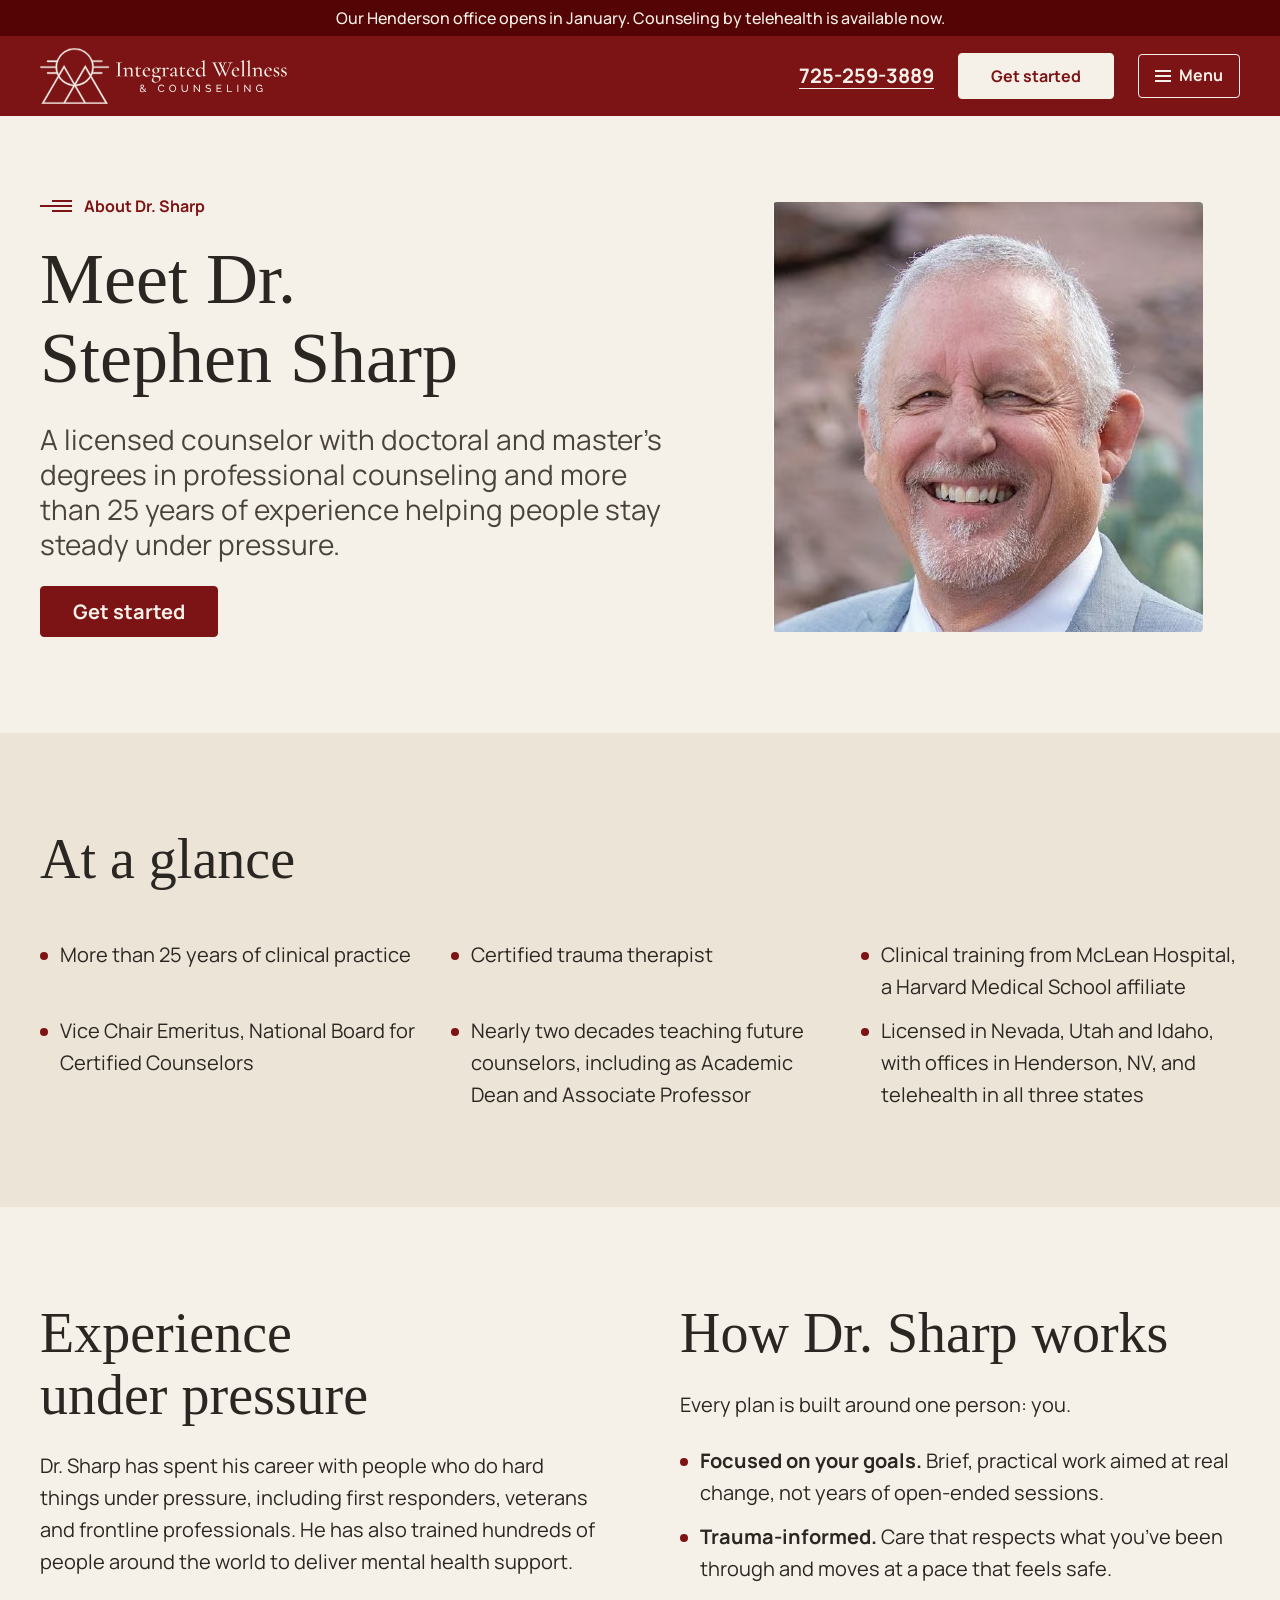
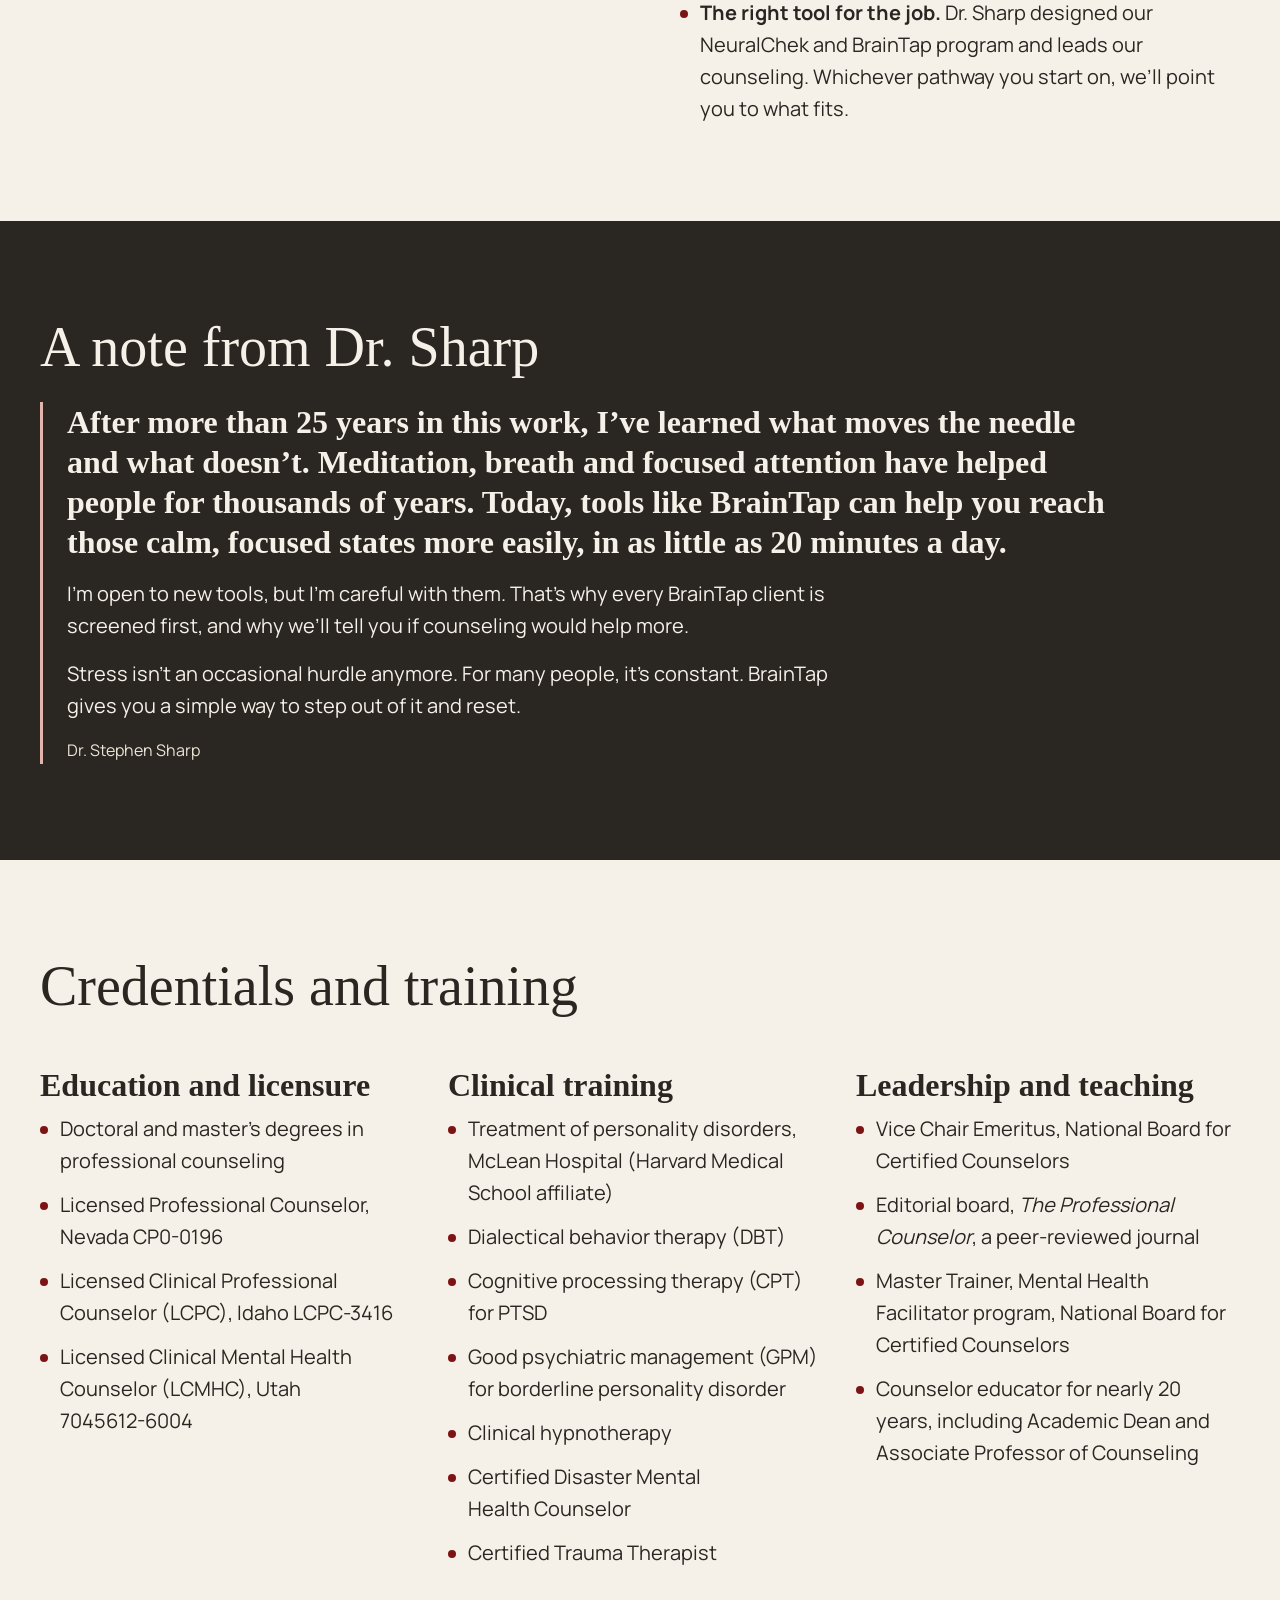
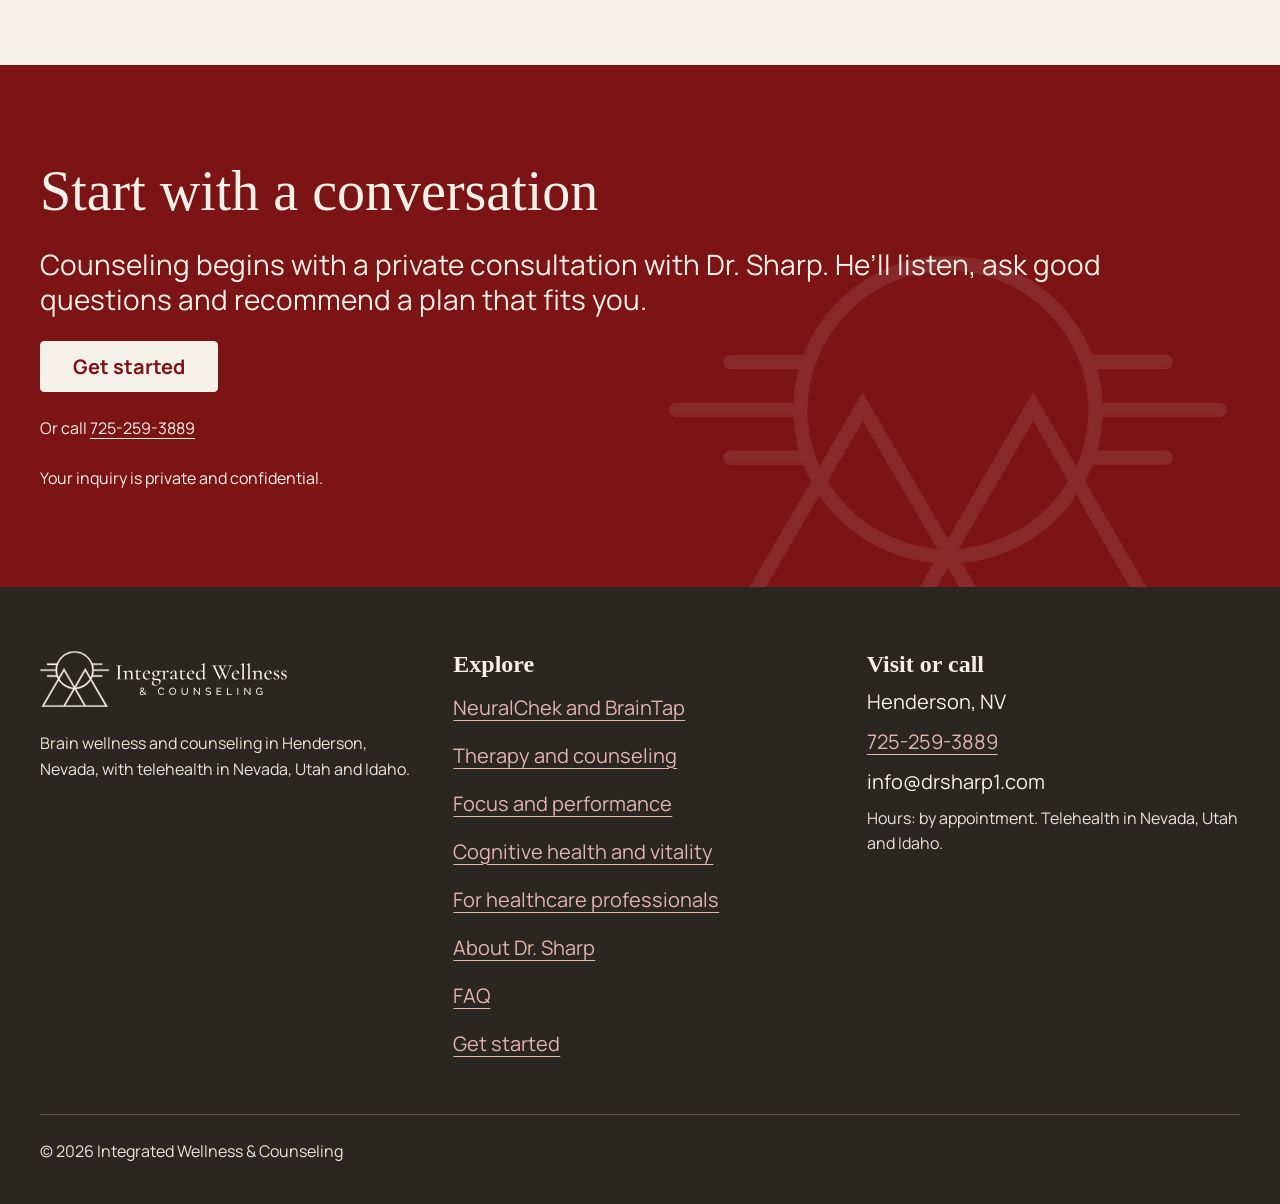
==== about.html @ e55407e3 "step 4" ====
<!doctype html>
<html lang="en">
<head>
  <meta charset="utf-8">
  <meta name="viewport" content="width=device-width, initial-scale=1, viewport-fit=cover">
  <title>About Dr. Stephen Sharp, Licensed Counselor | Integrated Wellness &amp; Counseling</title>
  <meta name="claude:viewport-fit-sides" content="cover">
  <meta name="description" content="Dr. Stephen Sharp is a licensed counselor in Nevada, Utah and Idaho with doctoral and master's degrees in professional counseling, more than 25 years of experience and clinical training from McLean Hospital.">
  <link rel="canonical" href="https://drsharp.org/about.html">
  <meta name="theme-color" content="#7c1315">
  <meta name="format-detection" content="telephone=no">

  <link rel="preload" href="assets/fonts/cormorant-garamond-var.woff2" as="font" type="font/woff2" crossorigin>
  <link rel="preload" href="assets/fonts/manrope-var.woff2" as="font" type="font/woff2" crossorigin>
  <link rel="stylesheet" href="assets/css/styles.css">
  <script src="assets/js/main.js" defer></script>

  <link rel="icon" href="favicon.ico" sizes="32x32">
  <link rel="apple-touch-icon" href="apple-touch-icon.png">
  <link rel="manifest" href="site.webmanifest">

  <!-- TODO: add assets/img/og-image.jpg (1200x630) before launch -->
  <meta property="og:type" content="website">
  <meta property="og:site_name" content="Integrated Wellness &amp; Counseling">
  <meta property="og:title" content="Meet Dr. Stephen Sharp">
  <meta property="og:description" content="Dr. Stephen Sharp is a licensed counselor in Nevada, Utah and Idaho with doctoral and master's degrees in professional counseling, more than 25 years of experience and clinical training from McLean Hospital.">
  <meta property="og:url" content="https://drsharp.org/about.html">
  <meta property="og:image" content="https://drsharp.org/assets/img/og-image.jpg">
  <meta property="og:locale" content="en_US">
  <meta name="twitter:card" content="summary_large_image">
  <script type="application/ld+json">
  {
    "@context": "https://schema.org",
    "@type": "Person",
    "@id": "https://drsharp.org/about.html#dr-sharp",
    "name": "Stephen Sharp",
    "honorificPrefix": "Dr.",
    "jobTitle": "Licensed counselor",
    "description": "Licensed counselor with doctoral and master's degrees in professional counseling and more than 25 years of experience.",
    "worksFor": {
      "@id": "https://drsharp.org/#practice"
    },
    "url": "https://drsharp.org/about.html"
  }
  </script>
</head>
<body>
  <a class="skip-link" href="#main">Skip to main content</a>

  <div class="site-banner"><p class="container">Our Henderson office opens in January. Counseling by telehealth is available now.</p></div>
  <!-- CONFIRM: January opening -->
  <header class="site-header theme-brand">
    <div class="container site-header__bar">
      <!-- Mark alone on phones, full logo from 768px; the browser loads only one -->
      <a class="site-header__logo" href="index.html">
        <picture>
          <source media="(min-width: 48em)" srcset="assets/img/logo-reversed.svg" width="332" height="75">
          <img src="assets/img/mark-reversed.svg" alt="Integrated Wellness &amp; Counseling, home" width="93" height="75">
        </picture>
      </a>

      <button class="menu-toggle" type="button" aria-expanded="false" aria-controls="site-nav" hidden>
        <span class="menu-toggle__icon" aria-hidden="true"></span>
        Menu
      </button>

      <nav class="site-nav" id="site-nav" aria-label="Main">
        <ul class="site-nav__list" role="list">
          <li><a href="neuralchek-braintap.html">NeuralChek and BrainTap</a></li><li><a href="therapy-counseling.html">Therapy</a></li><li class="nav-group"><button class="nav-group__toggle" type="button" aria-expanded="true" aria-controls="nav-who">Who we help</button><ul class="nav-group__list" id="nav-who" role="list"><li><a href="focus-performance.html">Focus and performance</a></li><li><a href="cognitive-health.html">Cognitive health and vitality</a></li><li><a href="healthcare-professionals.html">For healthcare professionals</a></li></ul></li><li><a href="about.html" aria-current="page">About</a></li><li><a href="faq.html">FAQ</a></li>
          <li class="site-nav__cta"><a class="btn" href="get-started.html">Get started</a></li>
        </ul>
      </nav>

      <a class="site-header__call" href="tel:+17252593889">725-259-3889</a>

      <a class="btn site-header__cta" href="get-started.html">Get started</a>
    </div>
  </header>

  <main id="main">
<section class="hero" aria-labelledby="page-title">
  <div class="container split split--wide-text">
    <div class="stack">
      <p class="eyebrow">About Dr. Sharp</p>
      <h1 id="page-title">Meet Dr. Stephen Sharp</h1>
      <p class="lead">A licensed counselor with doctoral and master’s degrees in professional counseling and more than 25 years of experience helping people stay steady under pressure.</p>
      <div class="cluster"><a class="btn" href="get-started.html">Get started</a></div>
    </div>
    <picture class="photo photo--hero frame-about"><source type="image/avif" srcset="assets/img/dr-sharp.avif 430w, assets/img/dr-sharp-320.avif 320w, assets/img/dr-sharp-160.avif 160w" sizes="(min-width: 64em) 43rem, 100vw"><source type="image/webp" srcset="assets/img/dr-sharp.webp 430w, assets/img/dr-sharp-320.webp 320w, assets/img/dr-sharp-160.webp 160w" sizes="(min-width: 64em) 43rem, 100vw"><img src="assets/img/dr-sharp.jpg" srcset="assets/img/dr-sharp.jpg 430w, assets/img/dr-sharp-320.jpg 320w, assets/img/dr-sharp-160.jpg 160w" sizes="(min-width: 64em) 43rem, 100vw" alt="Dr. Stephen Sharp" width="430" height="430" fetchpriority="high" decoding="async"></picture>
  </div>
</section>
<section class="section theme-alt" aria-labelledby="glance-title">
  <div class="container">
<div class="stack section-head"><h2 id="glance-title">At a glance</h2></div><ul class="ticks" role="list"><li><span>More than 25 years of clinical practice</span></li><li><span>Certified trauma therapist</span></li><li><span>Clinical training from McLean Hospital, a Harvard Medical School affiliate</span></li><li><span>Vice Chair Emeritus, National Board for Certified Counselors</span></li><li><span>Nearly two decades teaching future counselors, including as Academic Dean and Associate Professor<!-- CONFIRM: “Professor” or “Associate Professor” --></span></li><li><span>Licensed in Nevada, Utah and Idaho, with offices in Henderson, NV, and telehealth in all three states</span></li></ul>
  </div>
</section>
<section class="section" aria-labelledby="pressure-title">
  <div class="container">
    <div class="split">
      <div class="stack">
        <h2 id="pressure-title">Experience under pressure</h2>
        <p>Dr. Sharp has spent his career with people who do hard things under pressure, including first responders, veterans and frontline professionals. He has also trained hundreds of people around the world to deliver mental health support.</p>
      </div>
      <div class="stack">
        <h2 id="works-title">How Dr. Sharp works</h2>
        <p>Every plan is built around one person: you.</p>
        <ul class="ticks ticks--stack" role="list"><li><span><strong>Focused on your goals.</strong> Brief, practical work aimed at real change, not years of open-ended sessions.</span></li><li><span><strong>Trauma-informed.</strong> Care that respects what you’ve been through and moves at a pace that feels safe.</span></li><li><span><strong>The right tool for the job.</strong> Dr. Sharp designed our NeuralChek and BrainTap program and leads our counseling. Whichever pathway you start on, we’ll point you to what fits.</span></li></ul>
      </div>
    </div>
  </div>
</section>
<section class="section theme-inverse" aria-labelledby="note-title">
  <div class="container">
    <div class="stack">
      <h2 id="note-title">A note from Dr. Sharp</h2>
      <blockquote class="note stack">
        <p class="note__quote">After more than 25 years in this work, I’ve learned what moves the needle and what doesn’t. Meditation, breath and focused attention have helped people for thousands of years. Today, tools like BrainTap can help you reach those calm, focused states more easily, in as little as 20 minutes a day.</p>
        <p>I’m open to new tools, but I’m careful with them. That’s why every BrainTap client is screened first, and why we’ll tell you if counseling would help more.</p>
        <p>Stress isn’t an occasional hurdle anymore. For many people, it’s constant. BrainTap gives you a simple way to step out of it and reset.</p>
        <footer class="meta">Dr. Stephen Sharp</footer>
      </blockquote>
    </div>
  </div>
</section>
<section class="section" aria-labelledby="credentials-title">
  <div class="container">
<div class="stack section-head"><h2 id="credentials-title">Credentials and training</h2></div>
    <div class="grid grid--wide">
      <div class="stack stack--tight">
        <h3>Education and licensure</h3>
        <ul class="ticks ticks--stack" role="list"><li><span>Doctoral and master’s degrees in professional counseling</span></li><li><span>Licensed Professional Counselor, Nevada CP0-0196<!-- CONFIRM: exact title on the Nevada license --></span></li><li><span>Licensed Clinical Professional Counselor (LCPC), Idaho LCPC-3416</span></li><li><span>Licensed Clinical Mental Health Counselor (LCMHC), Utah 7045612-6004</span></li></ul>
      </div>
      <div class="stack stack--tight">
        <h3>Clinical training</h3>
        <ul class="ticks ticks--stack" role="list"><li><span>Treatment of personality disorders, McLean Hospital (Harvard Medical School affiliate)</span></li><li><span>Dialectical behavior therapy (DBT)</span></li><li><span>Cognitive processing therapy (CPT) for PTSD</span></li><li><span>Good psychiatric management (GPM) for borderline personality disorder</span></li><li><span>Clinical hypnotherapy</span></li><li><span>Certified Disaster Mental Health Counselor</span></li><li><span>Certified Trauma Therapist</span></li></ul>
      </div>
      <div class="stack stack--tight">
        <h3>Leadership and teaching</h3>
        <ul class="ticks ticks--stack" role="list"><li><span>Vice Chair Emeritus, National Board for Certified Counselors</span></li><li><span>Editorial board, <cite>The Professional Counselor</cite>, a peer-reviewed journal</span></li><li><span>Master Trainer, Mental Health Facilitator program, National Board for Certified Counselors</span></li><li><span>Counselor educator for nearly 20 years, including Academic Dean and Associate Professor of Counseling</span></li></ul>
      </div>
    </div>
  </div>
</section>
<section class="section theme-brand sun-band" aria-labelledby="conversation-title">
  <div class="container stack">
    <h2 id="conversation-title">Start with a conversation</h2>
    <p class="lead">Counseling begins with a private consultation with Dr. Sharp. He’ll listen, ask good questions and recommend a plan that fits you.</p>
    <div class="cluster"><a class="btn" href="get-started.html">Get started</a></div>
    <p class="meta">Or call <a href="tel:+17252593889">725-259-3889</a></p>
    <p class="meta">Your inquiry is private and confidential.</p>
  </div>
</section>
  </main>

  <footer class="site-footer theme-inverse">
    <div class="container">
      <div class="site-footer__grid">
        <div class="stack">
          <img class="site-footer__logo" src="assets/img/logo-reversed.svg" alt="Integrated Wellness &amp; Counseling" width="332" height="75" loading="lazy" decoding="async">
          <p class="meta">Brain wellness and counseling in Henderson, Nevada, with telehealth in Nevada, Utah and Idaho.</p>
        </div>
        <nav aria-labelledby="footer-nav-title" class="stack stack--tight">
          <h2 id="footer-nav-title">Explore</h2>
          <ul class="site-footer__list" role="list"><li><a href="neuralchek-braintap.html">NeuralChek and BrainTap</a></li><li><a href="therapy-counseling.html">Therapy and counseling</a></li><li><a href="focus-performance.html">Focus and performance</a></li><li><a href="cognitive-health.html">Cognitive health and vitality</a></li><li><a href="healthcare-professionals.html">For healthcare professionals</a></li><li><a href="about.html">About Dr. Sharp</a></li><li><a href="faq.html">FAQ</a></li><li><a href="get-started.html">Get started</a></li></ul>
        </nav>
        <div class="stack stack--tight">
          <h2>Visit or call</h2>
          <address class="stack stack--tight">
            <p>Henderson, NV</p>
            <p><a href="tel:+17252593889">725-259-3889</a></p>
            <p>info@drsharp1.com</p>
            <p class="meta">Hours: by appointment. Telehealth in Nevada, Utah and Idaho.</p>
          </address>
        </div>
      </div>
      <div class="site-footer__legal cluster">
        <p class="meta">&copy; 2026 Integrated Wellness &amp; Counseling</p>
        <!-- TODO: add links to privacy.html and accessibility.html once those pages exist -->
      </div>
    </div>
  </footer>
</body>
</html>
---- assets/css/styles.css ----
/* ==========================================================================
   Dr. Stephen Sharp — shared stylesheet (Concept A "Inscription")
   --------------------------------------------------------------------------
   One file for every page. Cascade layers keep specificity flat, so later
   layers win without !important or long selectors:
     reset → tokens → base → layout → components → utilities
   Units: html is 62.5%, so 1rem = 10px and 1.6rem = 16px. Every size token
   below is a multiple of 4px (0.4rem). Media queries use em, which are always
   based on the browser default (16px), not on the 62.5% root.
   Breakpoints: 48em (768px) tablet, 64em (1024px) desktop,
   84em (1344px) full header nav; 90em (1440px) four steps in a row.
   ========================================================================== */

@layer reset, tokens, base, layout, components, utilities;

/* --------------------------------------------------------------------------
   Fonts — self-hosted Latin subsets (no third-party requests, no FOIT)
   -------------------------------------------------------------------------- */
/* Variable fonts: one file per family covers every weight we use.
   The weight range is limited to the weights the design system allows. */
@font-face {
  font-family: "Cormorant Garamond";
  src: url("../fonts/cormorant-garamond-var.woff2") format("woff2-variations"),
       url("../fonts/cormorant-garamond-var.woff2") format("woff2");
  font-weight: 500 600;
  font-style: normal;
  font-display: swap;
}
@font-face {
  font-family: "Manrope";
  src: url("../fonts/manrope-var.woff2") format("woff2-variations"),
       url("../fonts/manrope-var.woff2") format("woff2");
  font-weight: 400 700;
  font-style: normal;
  font-display: swap;
}

/* --------------------------------------------------------------------------
   Reset — only what this site needs
   -------------------------------------------------------------------------- */
@layer reset {
  *, *::before, *::after { box-sizing: border-box; }
  * { margin: 0; }
  html { -webkit-text-size-adjust: 100%; text-size-adjust: 100%; }
  img, svg, picture { display: block; max-width: 100%; height: auto; }
  input, button, textarea, select { font: inherit; color: inherit; }
  ul[role="list"], ol[role="list"] { list-style: none; padding: 0; }
}

/* --------------------------------------------------------------------------
   Tokens
   Tier 1: primitives (raw values). Tier 2: semantic roles used by components.
   Components only reference tier 2, so a rebrand touches tier 1 alone.
   -------------------------------------------------------------------------- */
@layer tokens {
  :root {
    color-scheme: light;

    /* Color primitives — warm palette only, no green or sage */
    --color-maroon-700: #7c1315;   /* primary */
    --color-maroon-900: #540405;   /* primary hover / darker */
    --color-ivory: #f6f1e8;
    --color-stone: #ece4d6;
    --color-sand: #d6ccbb;
    --color-charcoal: #2a2622;
    --color-umber-600: #4a433b;
    --color-umber-500: #5e564d;
    --color-rose-200: #e3b3ae;

    /* Color roles (default context: ivory page) */
    --surface-page: var(--color-ivory);
    --surface-alt: var(--color-stone);
    --surface-brand: var(--color-maroon-700);
    --surface-inverse: var(--color-charcoal);
    --border-default: var(--color-sand);
    --border-strong: var(--color-umber-500);   /* 3:1+ for UI boundaries */

    /* Context-aware roles: redefined by .theme-* classes below */
    --text: var(--color-charcoal);
    --text-muted: var(--color-umber-600);
    --text-accent: var(--color-maroon-700);
    --link: var(--color-maroon-700);
    --link-hover: var(--color-maroon-900);
    --action-bg: var(--color-maroon-700);
    --action-bg-hover: var(--color-maroon-900);
    --action-text: var(--color-ivory);
    --focus-ring: var(--color-maroon-700);
    --rule: var(--border-default);

    /* Font families */
    --font-display: "Cormorant Garamond", Garamond, "EB Garamond", "Iowan Old Style", "Palatino Linotype", Georgia, serif;
    --font-body: "Manrope", "Segoe UI", system-ui, -apple-system, Roboto, Arial, sans-serif;

    /* Font weights — primitives (only these are shipped) */
    --weight-regular: 400;     /* Manrope: body */
    --weight-medium: 500;      /* Manrope: interface. Cormorant: large headings */
    --weight-semibold: 600;    /* Cormorant only: smaller headings */
    --weight-bold: 700;        /* Manrope only: labels, buttons, emphasis */

    /* Font-weight roles */
    --weight-heading: var(--weight-medium);        /* h1, h2 */
    --weight-heading-small: var(--weight-semibold); /* h3 and below; holds up at small sizes */
    --weight-ui: var(--weight-medium);             /* nav and secondary interface text */
    --weight-label: var(--weight-bold);            /* eyebrows, buttons, action links */

    /* Font-size scale — 4px steps starting at 16px */
    --fs-16: 1.6rem;
    --fs-20: 2rem;
    --fs-24: 2.4rem;
    --fs-28: 2.8rem;
    --fs-32: 3.2rem;
    --fs-36: 3.6rem;
    --fs-40: 4rem;
    --fs-44: 4.4rem;
    --fs-48: 4.8rem;
    --fs-56: 5.6rem;
    --fs-64: 6.4rem;
    --fs-72: 7.2rem;

    /* Font-size roles (mobile values; desktop overrides below) */
    --text-label: var(--fs-16);     /* labels, captions, meta */
    --text-body: var(--fs-20);      /* running text — brief requires 18px+ */
    --text-lead: var(--fs-24);      /* intro paragraphs */
    --text-h4: var(--fs-24);        /* minor headings, e.g. footer column titles */
    --text-h3: var(--fs-28);
    --text-h2: var(--fs-36);
    --text-display: var(--fs-48);   /* page h1 */

    /* Line heights */
    --leading-tight: 1.1;
    --leading-snug: 1.25;
    --leading-body: 1.6;

    /* Spacing scale — 4px steps */
    --space-4: 0.4rem;
    --space-8: 0.8rem;
    --space-12: 1.2rem;
    --space-16: 1.6rem;
    --space-20: 2rem;
    --space-24: 2.4rem;
    --space-32: 3.2rem;
    --space-40: 4rem;
    --space-48: 4.8rem;
    --space-64: 6.4rem;
    --space-80: 8rem;
    --space-96: 9.6rem;
    --space-128: 12.8rem;

    /* Spacing roles */
    --gutter: var(--space-20);
    --section-pad: var(--space-64);

    /* Radius scale — 2px steps (restraint: buttons and cards only) */
    --radius-2: 0.2rem;
    --radius-4: 0.4rem;
    --radius-6: 0.6rem;
    --radius-8: 0.8rem;
    --radius-pill: 99.9rem;

    /* Sizing */
    --measure: 65ch;             /* max line length for running text */
    --container: 136rem;         /* 1360px: fits the one-row header at 1440px */
    --logo-height: 4.4rem;       /* mark alone on phones; full logo (332:75) from 48em */
    --tap-target: 4.4rem;        /* 44px — above WCAG 2.2 AA 24px minimum */
    --border-width: 0.1rem;
    --focus-width: 0.3rem;

    /* Elevation (dropdown only) */
    --shadow-raised: 0 1.2rem 3.2rem rgb(42 38 34 / 0.25);

    /* Motion */
    --duration-fast: 150ms;
    --ease-out: cubic-bezier(0.2, 0.7, 0.2, 1);
  }

  @media (min-width: 48em) {
    :root { --logo-height: 5.6rem; }
  }

  @media (min-width: 64em) {
    :root {
      --gutter: var(--space-40);
      --section-pad: var(--space-96);
      --text-lead: var(--fs-28);
      --text-h3: var(--fs-32);
      --text-h2: var(--fs-56);
      --text-display: var(--fs-72);
    }
  }

  /* Color contexts — one class swaps every role for a dark or brand band */
  .theme-brand {
    --text: var(--color-ivory);
    --text-muted: var(--color-ivory);
    --text-accent: var(--color-rose-200);
    --link: var(--color-ivory);
    --link-hover: var(--color-rose-200);
    --action-bg: var(--color-ivory);
    --action-bg-hover: var(--color-stone);
    --action-text: var(--color-maroon-700);
    --focus-ring: var(--color-ivory);
    --rule: var(--color-rose-200);
    background-color: var(--surface-brand);
    color: var(--text);
  }
  .theme-inverse {
    --text: var(--color-ivory);
    --text-muted: var(--color-stone);
    --text-accent: var(--color-rose-200);
    --link: var(--color-rose-200);
    --link-hover: var(--color-ivory);
    --action-bg: var(--color-ivory);
    --action-bg-hover: var(--color-stone);
    --action-text: var(--color-maroon-700);
    --focus-ring: var(--color-rose-200);
    --rule: var(--color-umber-500);
    background-color: var(--surface-inverse);
    color: var(--text);
  }
  .theme-alt {
    --callout-bg: var(--surface-page);
    background-color: var(--surface-alt);
  }
}

/* --------------------------------------------------------------------------
   Base — element defaults
   -------------------------------------------------------------------------- */
@layer base {
  html {
    font-size: 62.5%;            /* 1rem = 10px; still scales with user settings */
    scroll-behavior: smooth;
  }

  /* Headings share one rule; size is the only difference */
  h1, h2, h3 {
    font-family: var(--font-display);
    font-weight: var(--weight-heading);
    line-height: var(--leading-snug);
    text-wrap: balance;
    color: var(--text);
  }
  h1 { font-size: var(--text-display); line-height: var(--leading-tight); }
  h2 { font-size: var(--text-h2); line-height: var(--leading-tight); }
  h3 { font-weight: var(--weight-heading-small); }
  h3 { font-size: var(--text-h3); }

  p, li { max-width: var(--measure); text-wrap: pretty; }
  strong { font-weight: var(--weight-bold); }
  address { font-style: normal; }

  a {
    color: var(--link);
    text-decoration-thickness: var(--border-width);
    text-underline-offset: 0.25em;
    transition: color var(--duration-fast) var(--ease-out);
  }
  a:hover { color: var(--link-hover); text-decoration-thickness: 0.2rem; }

  /* One focus style for every interactive element, in every color context */
  :focus-visible {
    outline: var(--focus-width) solid var(--focus-ring);
    outline-offset: var(--focus-width);
    border-radius: var(--radius-2);
  }

  @media (prefers-reduced-motion: reduce) {
    html { scroll-behavior: auto; }
    *, *::before, *::after {
      transition-duration: 0.01ms !important;
      animation-duration: 0.01ms !important;
      animation-iteration-count: 1 !important;
    }
  }
}

/* --------------------------------------------------------------------------
   Layout primitives — composable, used on every page
   -------------------------------------------------------------------------- */
@layer layout {
  .container {
    width: 100%;
    max-width: calc(var(--container) + 2 * var(--gutter));
    margin-inline: auto;
    padding-left: max(var(--gutter), env(safe-area-inset-left, 0px));
    padding-right: max(var(--gutter), env(safe-area-inset-right, 0px));
  }

  .section { padding-block: var(--section-pad); }

  /* Vertical rhythm: set --stack-gap to change spacing inside a stack */
  .stack {
    display: flex;
    flex-direction: column;
    align-items: flex-start;
    gap: var(--stack-gap, var(--space-24));
  }
  .stack--tight { --stack-gap: var(--space-8); }

  /* Horizontal group that wraps (buttons, links, chips) */
  .cluster {
    display: flex;
    flex-wrap: wrap;
    align-items: center;
    gap: var(--cluster-gap, var(--space-16));
  }

  /* Auto-fitting card grid: set --grid-min for the narrowest column */
  .grid {
    display: grid;
    grid-template-columns: repeat(auto-fit, minmax(min(100%, var(--grid-min, 28rem)), 1fr));
    gap: var(--grid-gap, var(--space-24));
  }

  .grid--narrow { --grid-min: 26rem; }
  .grid--wide { --grid-min: 30rem; }
  /* At most three columns: 5 items fall into 3 + 2 */
  .grid--3 { --grid-min: max(26rem, (100% - 2 * var(--space-24)) / 3); }

  /* Lists, grids and forms inside a stack take the full width */
  .stack > :is(.grid, .ticks, .steps, .faq, .contact-list) { align-self: stretch; }

  /* Two columns on desktop, stacked on phones */
  /* Columns align to the top; add .split--center where a photo sits beside text */
  .split {
    display: grid;
    gap: var(--space-40);
    align-items: start;
  }
  .split--center,
  .hero .split { align-items: center; }
  .split > * { min-width: 0; }
  @media (min-width: 64em) {
    .split { grid-template-columns: 1fr 1fr; gap: var(--space-80); }
    .split--wide-text { grid-template-columns: 7fr 5fr; }
  }
}

/* --------------------------------------------------------------------------
   Components
   -------------------------------------------------------------------------- */
@layer components {

  /* Site-wide notice above the header (pre-opening) */
  .site-banner {
    padding-block: var(--space-8);
    background-color: var(--color-maroon-900);
    color: var(--color-ivory);
    font-size: var(--text-label);
    font-weight: var(--weight-ui);
    line-height: var(--leading-snug);
  }
  .site-banner p { max-width: none; text-align: center;}

  /* Skip link — first focusable element on every page */
  .skip-link {
    position: absolute;
    left: var(--space-16);
    top: var(--space-16);
    z-index: 100;
    padding: var(--space-12) var(--space-20);
    background: var(--color-ivory);
    color: var(--color-maroon-700);
    font-weight: var(--weight-label);
    border-radius: var(--radius-4);
    transform: translateY(-200%);
  }
  .skip-link:focus { transform: none; }

  /* Small bold sentence-case label above headings (never all caps) */
  /* Three short rays before each label, drawn from the logo's sun */
  .eyebrow {
    display: flex;
    align-items: center;
    gap: var(--space-12);
    font-size: var(--text-label);
    font-weight: var(--weight-label);
    color: var(--text-accent);
    line-height: var(--leading-snug);
  }
  .eyebrow::before {
    content: "";
    flex-shrink: 0;
    width: var(--space-32);
    height: var(--space-12);
    background:
      linear-gradient(currentColor, currentColor) right top / var(--space-20) 0.2rem no-repeat,
      linear-gradient(currentColor, currentColor) right center / 100% 0.2rem no-repeat,
      linear-gradient(currentColor, currentColor) right bottom / var(--space-20) 0.2rem no-repeat;
  }

  .lead {
    font-size: var(--text-lead);
    line-height: var(--leading-snug);
    color: var(--text-muted);
  }

  .meta {
    font-size: var(--text-label);
    color: var(--text-muted);
  }

  /* Buttons — one base, one variant for the outline style */
  .btn {
    display: inline-flex;
    align-items: center;
    justify-content: center;
    min-height: var(--tap-target);
    padding: var(--space-12) var(--space-24);
    border: var(--border-width) solid var(--action-bg);
    border-radius: var(--radius-4);
    background-color: var(--action-bg);
    color: var(--action-text);
    font-size: var(--fs-16);
    font-weight: var(--weight-label);
    line-height: var(--leading-snug);
    text-decoration: none;
    text-align: center;
    cursor: pointer;
    transition: background-color var(--duration-fast) var(--ease-out),
                border-color var(--duration-fast) var(--ease-out),
                color var(--duration-fast) var(--ease-out);
  }
  .btn:hover {
    background-color: var(--action-bg-hover);
    border-color: var(--action-bg-hover);
    color: var(--action-text);
    text-decoration: none;
  }
  .btn--outline {
    background-color: transparent;
    border-color: currentColor;
    color: var(--link);
  }
  .btn--outline:hover { background-color: var(--action-bg); border-color: var(--action-bg); }
  @media (min-width: 48em) { .btn { font-size: var(--fs-20); padding-inline: var(--space-32); } }

  /* Text link with arrow — for "read more" style paths */
  /* Inline so the arrow stays with the last word when the text wraps;
     padding keeps the target at 44px or taller */
  .link-arrow {
    display: inline-block;
    padding-block: var(--space-8);
    font-weight: var(--weight-label);
  }
  .link-arrow::after {
    content: "→";
    display: inline-block;
    margin-left: var(--space-8);
    transition: transform var(--duration-fast) var(--ease-out);
  }
  .link-arrow:hover::after { transform: translateX(var(--space-4)); }

  /* ---------- Header ----------
     One row at every width. Order in the markup: logo, menu button, nav,
     phone, consultation button. Visual order is set with `order`.
       Phones:        mark, phone, menu button
       768px and up:  full logo, phone, menu button
       1024px and up: + consultation button
       1344px and up: full nav replaces the menu button
     The open menu drops below the row on smaller screens. */
  .site-header { position: relative; z-index: 10; }
  .site-header__bar {
    display: flex;
    align-items: center;
    flex-wrap: wrap;
    gap: var(--space-12) var(--space-16);
    padding-block: var(--space-12);
  }
  .site-header__logo { flex-shrink: 0; display: block; }
  .site-header__logo img,
  .site-footer__logo { width: auto; height: var(--logo-height); }

  .site-header__call {
    order: 1;
    margin-left: auto;
    display: inline-flex;
    align-items: center;
    min-height: var(--tap-target);
    white-space: nowrap;
    font-size: var(--fs-16);
    font-weight: var(--weight-label);
  }
  .site-header__cta { order: 2; display: none; font-size: var(--fs-16); white-space: nowrap; }

  .menu-toggle {
    order: 3;
    display: inline-flex;
    align-items: center;
    gap: var(--space-8);
    min-height: var(--tap-target);
    padding: var(--space-8) var(--space-16);
    border: var(--border-width) solid currentColor;
    border-radius: var(--radius-4);
    background: transparent;
    font-size: var(--fs-16);
    font-weight: var(--weight-label);
    cursor: pointer;
  }
  .menu-toggle__icon,
  .menu-toggle__icon::before,
  .menu-toggle__icon::after {
    display: block;
    width: 1.6rem;
    height: 0.2rem;
    background: currentColor;
    transition: transform var(--duration-fast) var(--ease-out);
  }
  .menu-toggle__icon { position: relative; }
  .menu-toggle__icon::before,
  .menu-toggle__icon::after { content: ""; position: absolute; left: 0; }
  .menu-toggle__icon::before { top: -0.5rem; }
  .menu-toggle__icon::after { top: 0.5rem; }
  [aria-expanded="true"] > .menu-toggle__icon { background: transparent; }
  [aria-expanded="true"] > .menu-toggle__icon::before { transform: translateY(0.5rem) rotate(45deg); }
  [aria-expanded="true"] > .menu-toggle__icon::after { transform: translateY(-0.5rem) rotate(-45deg); }

  .site-nav { order: 4; flex-basis: 100%; }
  .site-nav__list {
    display: flex;
    flex-direction: column;
    gap: var(--space-4);
    padding-block: var(--space-8) var(--space-16);
    border-top: var(--border-width) solid var(--rule);
  }
  .site-nav__list a {
    display: flex;
    align-items: center;
    white-space: nowrap;
    min-height: var(--tap-target);
    text-decoration: none;
  }
  .site-nav__list a:not(.btn) { font-weight: var(--weight-ui); }
  .site-nav__list a:not(.btn):hover,
  .site-nav__list a[aria-current="page"] { text-decoration: underline; }
  .site-nav__cta { margin-top: var(--space-8); }

  /* "Who we help" dropdown: a disclosure button that shows a list of links.
     Phones and tablets: expands in place inside the menu. Desktop: a panel. */
  .nav-group__toggle {
    display: flex;
    align-items: center;
    gap: var(--space-12);
    width: 100%;
    min-height: var(--tap-target);
    padding: 0;
    border: 0;
    background: transparent;
    font-weight: var(--weight-ui);
    text-align: left;
    cursor: pointer;
  }
  .nav-group__toggle::after {
    content: "";
    width: 0.8rem;
    height: 0.8rem;
    border-right: 0.2rem solid currentColor;
    border-bottom: 0.2rem solid currentColor;
    transform: translateY(-0.2rem) rotate(45deg);
    transition: transform var(--duration-fast) var(--ease-out);
  }
  .nav-group__toggle[aria-expanded="true"]::after { transform: translateY(0.2rem) rotate(-135deg); }
  .nav-group__toggle:hover,
  .nav-group__toggle.is-current { text-decoration: underline; }
  .nav-group__list {
    display: flex;
    flex-direction: column;
    gap: var(--space-4);
    padding: 0 0 var(--space-8) var(--space-20);
  }
  .nav-group__list[hidden] { display: none; }

  /* Without JS the menu stays open; JS sets data-menu to collapse it */
  .site-header[data-menu="closed"] .site-nav { display: none; }

  @media (min-width: 48em) {
    .site-header__bar { column-gap: var(--space-24); }
    .site-header__call { font-size: var(--fs-20); }
  }
  /* The consultation button moves out of the menu into the bar */
  @media (min-width: 64em) {
    .site-header__cta { display: inline-flex; }
    .site-nav__cta { display: none; }
  }
  @media (min-width: 84em) {
    .site-header__bar { flex-wrap: nowrap; column-gap: var(--space-20); }
    .site-header__cta { padding-inline: var(--space-20); }
    .menu-toggle { display: none; }
    .site-header[data-menu] .site-nav { display: block; }
    .site-nav { order: 0; flex-basis: auto; margin-left: auto; }
    .site-header__call { margin-left: 0; }
    .site-nav__list {
      flex-direction: row;
      align-items: center;
      gap: var(--space-20);
      padding: 0;
      border: 0;
    }
    .site-nav__list a,
    .nav-group__toggle { font-size: var(--fs-16); }
    .nav-group { position: relative; }
    .nav-group__toggle { width: auto; gap: var(--space-8); }
    .site-header[data-menu] .nav-group__list {
      position: absolute;
      top: calc(100% + var(--space-16));
      left: calc(var(--space-20) * -1);
      z-index: 20;
      min-width: 30rem;
      padding: var(--space-12) var(--space-20);
      border-radius: var(--radius-4);
      background-color: var(--color-maroon-900);
      box-shadow: var(--shadow-raised);
    }
  }

  /* ---------- Hero ---------- */
  .hero { padding-block: var(--space-48) var(--section-pad); }
  @media (min-width: 64em) { .hero { padding-top: var(--space-80); } }

  /* Closing band: a faint, oversized sun from the logo behind the text */
  .sun-band {
    position: relative;
    overflow: hidden;
    isolation: isolate;
  }
  .sun-band::after {
    content: "";
    position: absolute;
    z-index: -1;
    right: -6rem;
    bottom: -8rem;
    width: 32rem;
    aspect-ratio: 93 / 75;
    background: url("../img/mark-reversed.svg") center / contain no-repeat;
    opacity: 0.1;
    pointer-events: none;
  }
  @media (min-width: 64em) {
    .sun-band::after { width: 56rem; right: 4%; bottom: -12rem; }
  }

  /* ---------- Image placeholder (swap for <picture> before launch) ---------- */
  .media-placeholder {
    display: flex;
    align-items: flex-end;
    width: 100%;
    max-width: 100%;
    aspect-ratio: var(--ratio, 4 / 3);
    padding: var(--space-20);
    border: var(--border-width) dashed var(--border-strong);
    border-radius: var(--radius-4);
    background-color: var(--surface-alt);
    color: var(--color-umber-600);
    font-size: var(--text-label);
  }

  /* ---------- Photos ----------
     Every photo uses its original, uncropped file. The frame sets the shape,
     and the image fills it. Framing is set per spot under "Photo framing" below. */
  .photo {
    display: block;
    overflow: hidden;
    aspect-ratio: var(--frame-ratio, auto);
    border-radius: var(--radius-4);
  }
  .photo img {
    display: block;
    width: 100%;
    height: 100%;
    object-fit: cover;
    object-position: var(--frame-focus, 50% 50%);
    transform: scale(var(--frame-zoom, 1));
    transform-origin: var(--frame-focus, 50% 50%);
  }
  /* The headshot source is 430px wide: cap heroes so it never scales past that */
  .photo--hero { width: 100%; max-width: 43rem; }
  .photo--circle { flex-shrink: 0; width: 12.8rem; border-radius: var(--radius-pill); }

  /* ---------- Photo framing: adjust each spot here ----------
     --frame-ratio  shape of the frame: 1 / 1 square, 4 / 5 portrait, 4 / 3 landscape
     --frame-focus  the point to keep in view: "50% 50%" is the center,
                    "50% 30%" moves the view up toward the top of the head
     --frame-zoom   1 shows the whole photo; 1.2 zooms in 20% around the focus point
     Zoom crops the edges, so raise it in small steps and check the chin and hair. */
  .frame-about      { --frame-ratio: 1 / 1; --frame-focus: 50% 50%; --frame-zoom: 1; }
  .frame-healthcare { --frame-ratio: 1 / 1; --frame-focus: 50% 40%; --frame-zoom: 1; }
  .frame-card       { --frame-ratio: 1 / 1; --frame-focus: 50% 40%; --frame-zoom: 1; }
  .frame-note       { --frame-ratio: 1 / 1; --frame-focus: 50% 40%; --frame-zoom: 1; }

  /* Small square image at the top of a path card */
  .card__media {
    width: 16rem;
    max-width: 100%;
    aspect-ratio: 1;
    overflow: hidden;
    border-radius: var(--radius-4);
  }
  .card__media > * { height: 100%; }
  .card__media .media-placeholder {
    aspect-ratio: auto;
    padding: var(--space-12);
    border-radius: 0;
  }

  /* Round headshot beside a signed note: stacked on phones, side by side from 48em */
  .byline-photo {
    display: grid;
    gap: var(--space-24);
  }
  @media (min-width: 48em) {
    .byline-photo { grid-template-columns: auto 1fr; gap: var(--space-40); align-items: start; }
  }

  /* NeuralChek illustration: beats at uneven intervals over a breathing curve */
  .hrv { width: 100%; height: auto; overflow: visible; }
  .hrv path { fill: none; stroke-linecap: round; stroke-linejoin: round; }
  .hrv__grid path { stroke: var(--border-default); stroke-width: 1; stroke-dasharray: 4 6; }
  .hrv__breath { stroke: var(--border-strong); stroke-width: 2; opacity: 0.5; }
  .hrv__gaps path { stroke: var(--border-strong); stroke-width: 1.5; }
  .hrv__pulse { stroke: var(--text-accent); stroke-width: 3; }
  .hrv__dots circle { fill: var(--text-accent); }

  /* ---------- Section heading block ---------- */
  .section-head { --stack-gap: var(--space-16); margin-bottom: var(--space-48); }

  /* ---------- Path cards (audience routes) ---------- */
  .card {
    --stack-gap: var(--space-16);
    padding: var(--space-32);
    background-color: var(--surface-page);
    border: var(--border-width) solid var(--border-default);
    border-top: 0.3rem solid var(--surface-brand);
    border-radius: var(--radius-4);
  }
  .card .link-arrow,
  .card .btn { margin-top: auto; }
  .card :is(h2, h3) { font-size: var(--text-h4); }

  /* ---------- Numbered steps (a real sequence) ---------- */
  .steps {
    display: grid;
    gap: var(--space-40);
    counter-reset: step;
  }
  .steps__item {
    display: grid;
    grid-template-columns: var(--space-48) 1fr;
    gap: var(--space-16) var(--space-20);
    counter-increment: step;
    align-content: start;
  }
  .steps__item::before {
    content: counter(step);
    display: grid;
    place-items: center;
    width: var(--space-48);
    height: var(--space-48);
    border: var(--border-width) solid var(--text-accent);
    border-radius: var(--radius-pill);
    color: var(--text-accent);
    font-family: var(--font-display);
    font-weight: var(--weight-heading-small);
    font-size: var(--fs-28);
    font-variant-numeric: lining-nums;           /* full-height 1 2 3, not old-style */
    line-height: 1;                              /* no extra space above or below the number */
    text-box: trim-both cap alphabetic;          /* optional fine-tune; browsers without support ignore it */
  }
  .steps__item > * { grid-column: 2; }
  .steps__item > h3 { grid-row: 1; align-self: center; }

  /* Compact steps inside a card (pathways): one column, smaller numbers */
  .steps--compact { gap: var(--space-16); }
  .steps--compact .steps__item { grid-template-columns: var(--space-32) 1fr; gap: var(--space-12); }
  .steps--compact .steps__item::before {
    width: var(--space-32);
    height: var(--space-32);
    font-size: var(--fs-20);
  }
  .steps--compact .steps__item > p { grid-row: 1; align-self: center; }

  /* Icon in place of the number (the list stays an <ol>, so order is kept) */
  .steps--icons .steps__item::before { content: none; }
  .steps__icon {
    grid-column: 1;
    grid-row: 1;
    display: grid;
    place-items: center;
    width: var(--space-48);
    height: var(--space-48);
    border: var(--border-width) solid var(--text-accent);
    border-radius: var(--radius-pill);
    color: var(--text-accent);
  }
  .steps__icon svg { width: var(--space-32); height: var(--space-32); }
  /* Three steps sit in a row from 64em. Four steps: 2 by 2, then a row at 90em */
  @media (min-width: 48em) {
    .steps--4 { grid-template-columns: repeat(2, 1fr); }
  }
  @media (min-width: 64em) {
    .steps:not(.steps--4, .steps--compact) { grid-template-columns: repeat(3, 1fr); }
  }
  @media (min-width: 90em) {
    .steps--4 { grid-template-columns: repeat(4, 1fr); }
  }

  /* ---------- Checklist (uses for) ---------- */
  .ticks {
    display: grid;
    gap: var(--space-12) var(--space-32);
    grid-template-columns: repeat(auto-fit, minmax(min(100%, 36rem), 1fr));
  }
  .ticks li {
    display: flex;
    gap: var(--space-12);
    align-items: baseline;
  }
  .ticks--stack { grid-template-columns: 1fr; }
  .ticks--compact {
    gap: var(--space-8) var(--space-24);
    font-size: var(--text-label);
    color: var(--text-muted);
  }
  .ticks li::before {
    content: "";
    flex-shrink: 0;
    width: var(--space-8);
    height: var(--space-8);
    background-color: var(--text-accent);
    border-radius: var(--radius-pill);
    transform: translateY(-0.2rem);
  }

  /* ---------- Brainwave motif (decorative, from Concept B) ---------- */
  .wave {
    width: 100%;
    height: var(--space-64);
    color: var(--text-accent);
    opacity: 0.6;
  }

  /* ---------- Signed note from Dr. Sharp ---------- */
  .note {
    --stack-gap: var(--space-16);
    padding-left: var(--space-24);
    border-left: 0.3rem solid var(--text-accent);
  }
  .note__quote {
    font-family: var(--font-display);
    font-weight: var(--weight-heading-small);
    font-size: var(--text-h3);
    line-height: var(--leading-snug);
  }

  /* ---------- Callout: prices, safety notes, things to read first ---------- */
  .callout {
    --stack-gap: var(--space-12);
    padding: var(--space-24);
    border-left: 0.3rem solid var(--surface-brand);
    border-radius: 0 var(--radius-4) var(--radius-4) 0;
    background-color: var(--callout-bg, var(--surface-alt));
  }
  .callout h3 { font-size: var(--text-h4); }

  /* ---------- Missing facts still to supply (remove before launch) ---------- */
  .todo {
    padding-inline: var(--space-4);
    border-radius: var(--radius-2);
    background-color: var(--color-rose-200);
    color: var(--color-charcoal);
  }

  /* ---------- Wellness disclaimer at the foot of a page ---------- */
  .disclaimer {
    padding-block: var(--space-32);
    border-top: var(--border-width) solid var(--border-default);
  }

  /* ---------- FAQ: native details/summary, no script needed ---------- */
  .faq {
    max-width: 88rem;
    border-top: var(--border-width) solid var(--border-default);
  }
  .faq__item { border-bottom: var(--border-width) solid var(--border-default); }
  .faq__item summary {
    display: flex;
    align-items: center;
    justify-content: space-between;
    gap: var(--space-16);
    min-height: var(--tap-target);
    padding-block: var(--space-16);
    font-family: var(--font-display);
    font-size: var(--text-h4);
    font-weight: var(--weight-heading-small);
    line-height: var(--leading-snug);
    list-style: none;
    cursor: pointer;
  }
  .faq__item summary::-webkit-details-marker { display: none; }
  .faq__item summary::after {
    content: "+";
    flex-shrink: 0;
    color: var(--text-accent);
    font-family: var(--font-body);
    font-size: var(--fs-28);
    line-height: 1;
  }
  .faq__item[open] summary::after { content: "\2212"; }
  .faq__answer { padding-bottom: var(--space-24); }

  /* ---------- Contact details (label / value pairs) ---------- */
  .contact-list {
    display: grid;
    grid-template-columns: max-content 1fr;
    gap: var(--space-8) var(--space-24);
    margin: 0;
  }
  .contact-list dt { font-weight: var(--weight-label); }
  .contact-list dd { margin: 0; min-width: 0; }

  /* ---------- Footer ---------- */
  .site-footer { padding-block: var(--space-64) var(--space-40); }
  .site-footer__grid {
    display: grid;
    gap: var(--space-40);
    grid-template-columns: repeat(auto-fit, minmax(min(100%, 22rem), 1fr));
  }
  .site-footer h2 { font-size: var(--text-h4); font-weight: var(--weight-heading-small); }
  .site-footer__list { display: grid; gap: var(--space-4); }
  .site-footer__list a,
  .site-footer__legal a {
    display: inline-flex;
    align-items: center;
    min-height: var(--tap-target);
  }
  .site-footer__legal {
    --cluster-gap: var(--space-24);
    margin-top: var(--space-48);
    padding-top: var(--space-24);
    border-top: var(--border-width) solid var(--rule);
  }
}

/* --------------------------------------------------------------------------
   Utilities — single-purpose, used sparingly
   -------------------------------------------------------------------------- */
@layer utilities {
  .ratio-4x5 { --ratio: 4 / 5; }
  .ratio-3x2 { --ratio: 3 / 2; }

}

/* --------------------------------------------------------------------------
   Page base — deliberately outside the layers.
   Unlayered CSS always beats layered CSS, so a host or third-party stylesheet
   that styles `body` (a preview wrapper, a form or chat embed) would otherwise
   replace the ivory background and Manrope. Keep this block small.
   -------------------------------------------------------------------------- */
body {
  margin: 0;
  min-height: 100vh;
  background-color: var(--surface-page);
  color: var(--text);
  font-family: var(--font-body);
  font-weight: var(--weight-regular);
  font-size: var(--text-body);
  line-height: var(--leading-body);
  text-rendering: optimizeLegibility;
  -webkit-font-smoothing: antialiased;
}
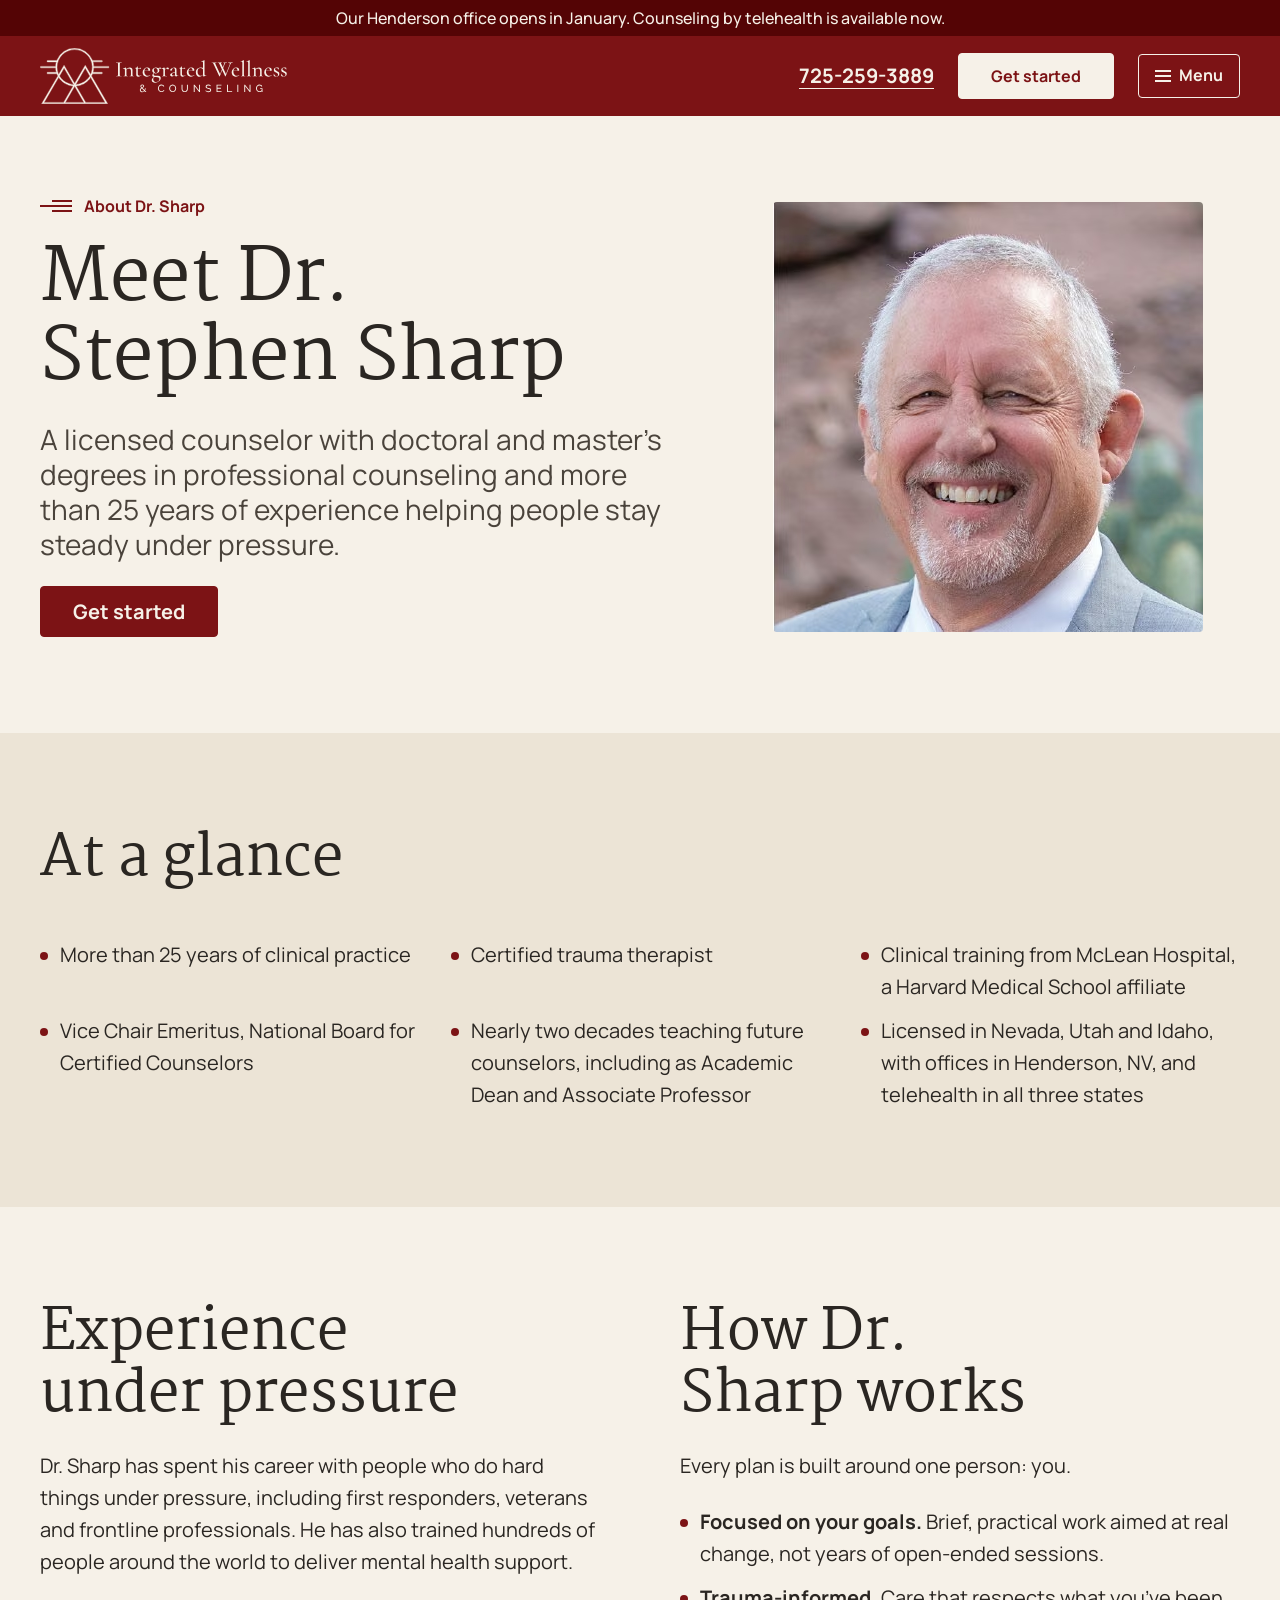
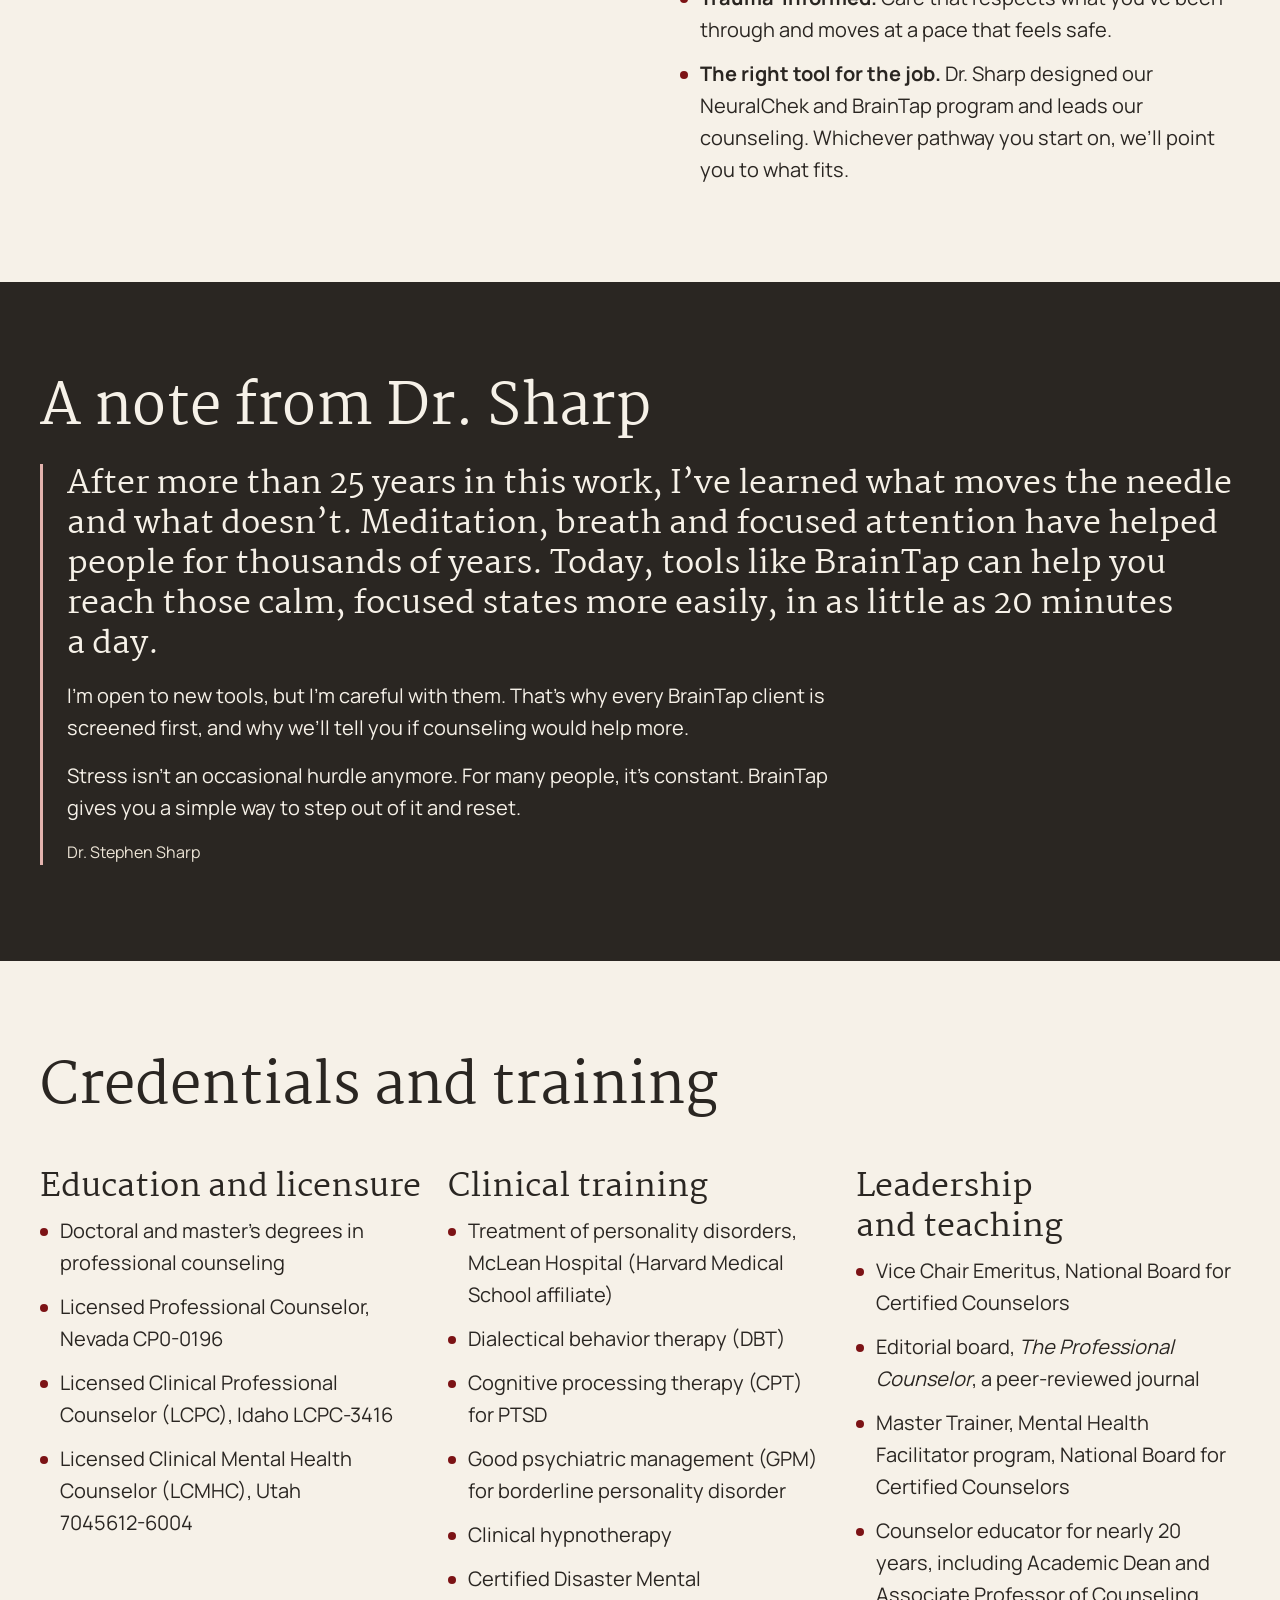
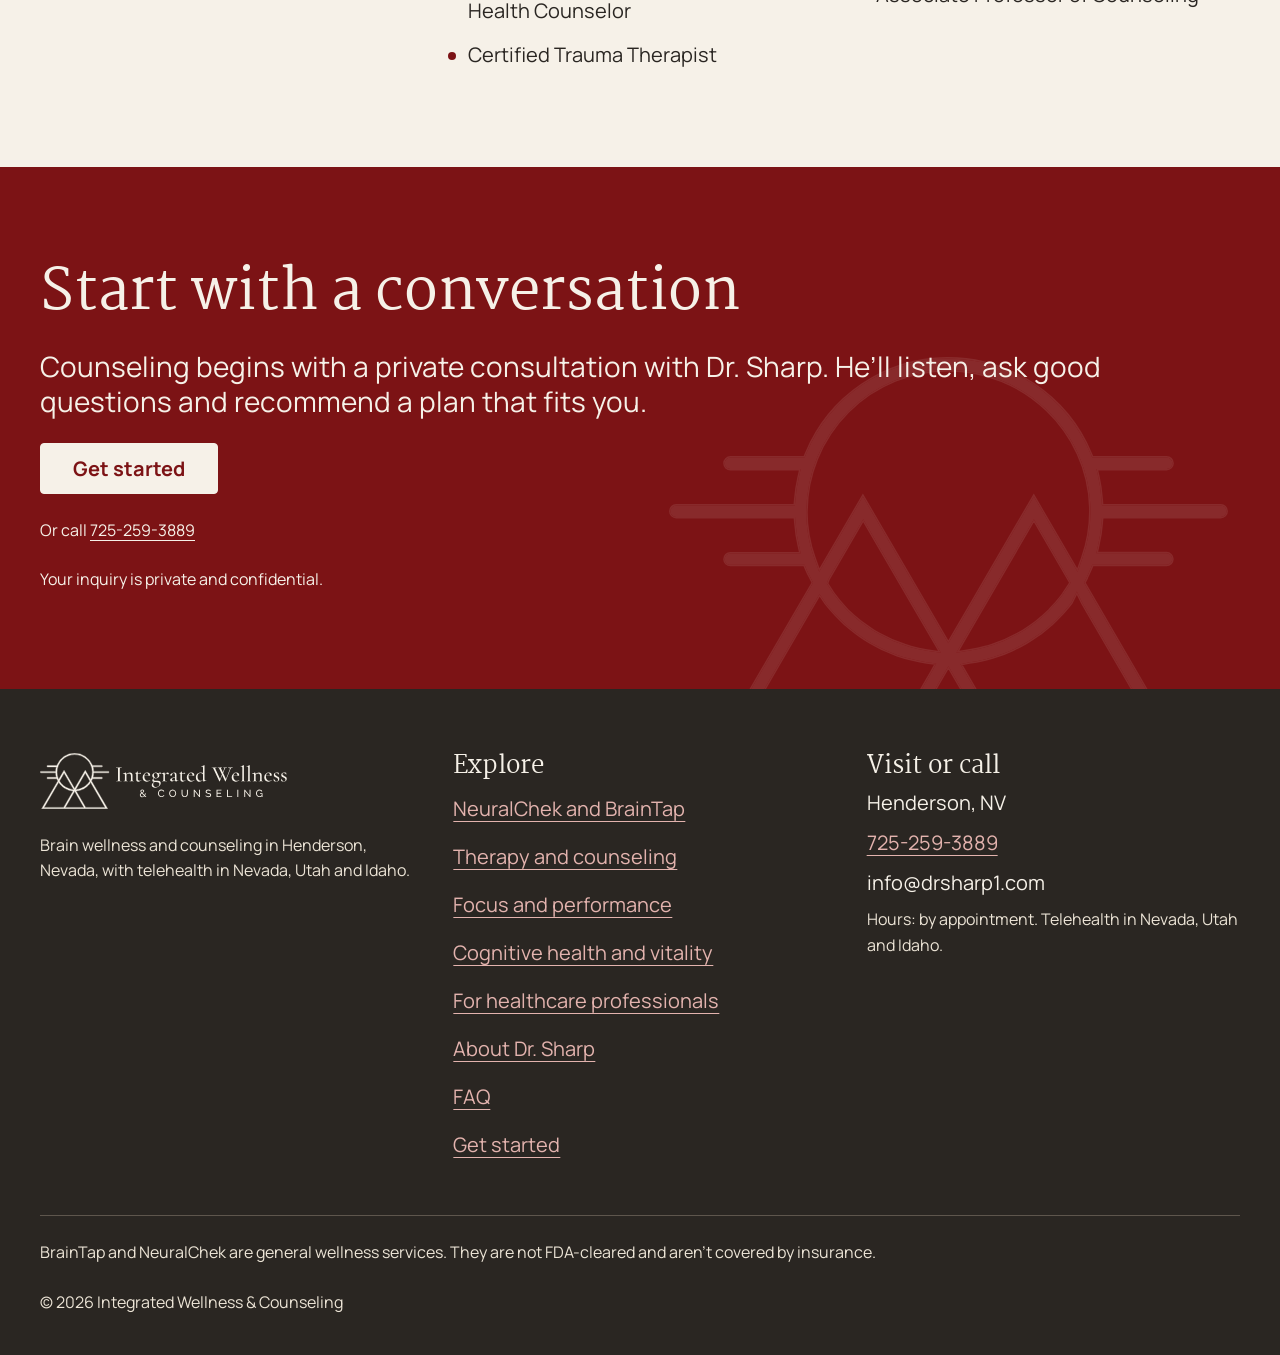
==== commit c685dc18: "content updates" ====
--- a/about.html
+++ b/about.html
@@ -10,7 +10,7 @@
   <meta name="theme-color" content="#7c1315">
   <meta name="format-detection" content="telephone=no">
 
-  <link rel="preload" href="assets/fonts/cormorant-garamond-var.woff2" as="font" type="font/woff2" crossorigin>
+  <link rel="preload" href="assets/fonts/martel-400.woff2" as="font" type="font/woff2" crossorigin>
   <link rel="preload" href="assets/fonts/manrope-var.woff2" as="font" type="font/woff2" crossorigin>
   <link rel="stylesheet" href="assets/css/styles.css">
   <script src="assets/js/main.js" defer></script>
@@ -174,6 +174,7 @@
         </div>
       </div>
       <div class="site-footer__legal cluster">
+        <p class="meta site-footer__note">BrainTap and NeuralChek are general wellness services. They are not FDA-cleared and aren’t covered by insurance.</p>
         <p class="meta">&copy; 2026 Integrated Wellness &amp; Counseling</p>
         <!-- TODO: add links to privacy.html and accessibility.html once those pages exist -->
       </div>
--- a/assets/css/styles.css
+++ b/assets/css/styles.css
@@ -19,14 +19,6 @@
 /* Variable fonts: one file per family covers every weight we use.
    The weight range is limited to the weights the design system allows. */
 @font-face {
-  font-family: "Cormorant Garamond";
-  src: url("../fonts/cormorant-garamond-var.woff2") format("woff2-variations"),
-       url("../fonts/cormorant-garamond-var.woff2") format("woff2");
-  font-weight: 500 600;
-  font-style: normal;
-  font-display: swap;
-}
-@font-face {
   font-family: "Manrope";
   src: url("../fonts/manrope-var.woff2") format("woff2-variations"),
        url("../fonts/manrope-var.woff2") format("woff2");
@@ -34,6 +26,17 @@
   font-style: normal;
   font-display: swap;
 }
+/* Martel (headings): self-hosted Latin subset. Headings only use Regular (400),
+   so that is the only weight shipped. Add more files here if that changes. */
+@font-face {
+  font-family: "Martel";
+  src: url("../fonts/martel-400.woff2") format("woff2");
+  font-weight: 400;
+  font-style: normal;
+  font-display: swap;
+}
+
+
 
 /* --------------------------------------------------------------------------
    Reset — only what this site needs
@@ -88,17 +91,17 @@
     --rule: var(--border-default);
 
     /* Font families */
-    --font-display: "Cormorant Garamond", Garamond, "EB Garamond", "Iowan Old Style", "Palatino Linotype", Georgia, serif;
+    --font-display: "Martel", Garamond, "EB Garamond", "Iowan Old Style", "Palatino Linotype", Georgia, serif;
     --font-body: "Manrope", "Segoe UI", system-ui, -apple-system, Roboto, Arial, sans-serif;
 
     /* Font weights — primitives (only these are shipped) */
     --weight-regular: 400;     /* Manrope: body */
-    --weight-medium: 500;      /* Manrope: interface. Cormorant: large headings */
-    --weight-semibold: 600;    /* Cormorant only: smaller headings */
+    --weight-medium: 500;      /* Manrope: interface */
+    --weight-semibold: 400;    /* Martel headings (Regular; the only weight shipped) */
     --weight-bold: 700;        /* Manrope only: labels, buttons, emphasis */
 
     /* Font-weight roles */
-    --weight-heading: var(--weight-medium);        /* h1, h2 */
+    --weight-heading: var(--weight-semibold);        /* h1, h2 */
     --weight-heading-small: var(--weight-semibold); /* h3 and below; holds up at small sizes */
     --weight-ui: var(--weight-medium);             /* nav and secondary interface text */
     --weight-label: var(--weight-bold);            /* eyebrows, buttons, action links */
@@ -653,7 +656,6 @@
     color: var(--color-umber-600);
     font-size: var(--text-label);
   }
-
   /* ---------- Photos ----------
      Every photo uses its original, uncropped file. The frame sets the shape,
      and the image fills it. Framing is set per spot under "Photo framing" below. */
@@ -932,6 +934,8 @@
     align-items: center;
     min-height: var(--tap-target);
   }
+  /* Wellness note: its own full-width line above the copyright */
+  .site-footer__note { flex-basis: 100%; max-width: none; }
   .site-footer__legal {
     --cluster-gap: var(--space-24);
     margin-top: var(--space-48);
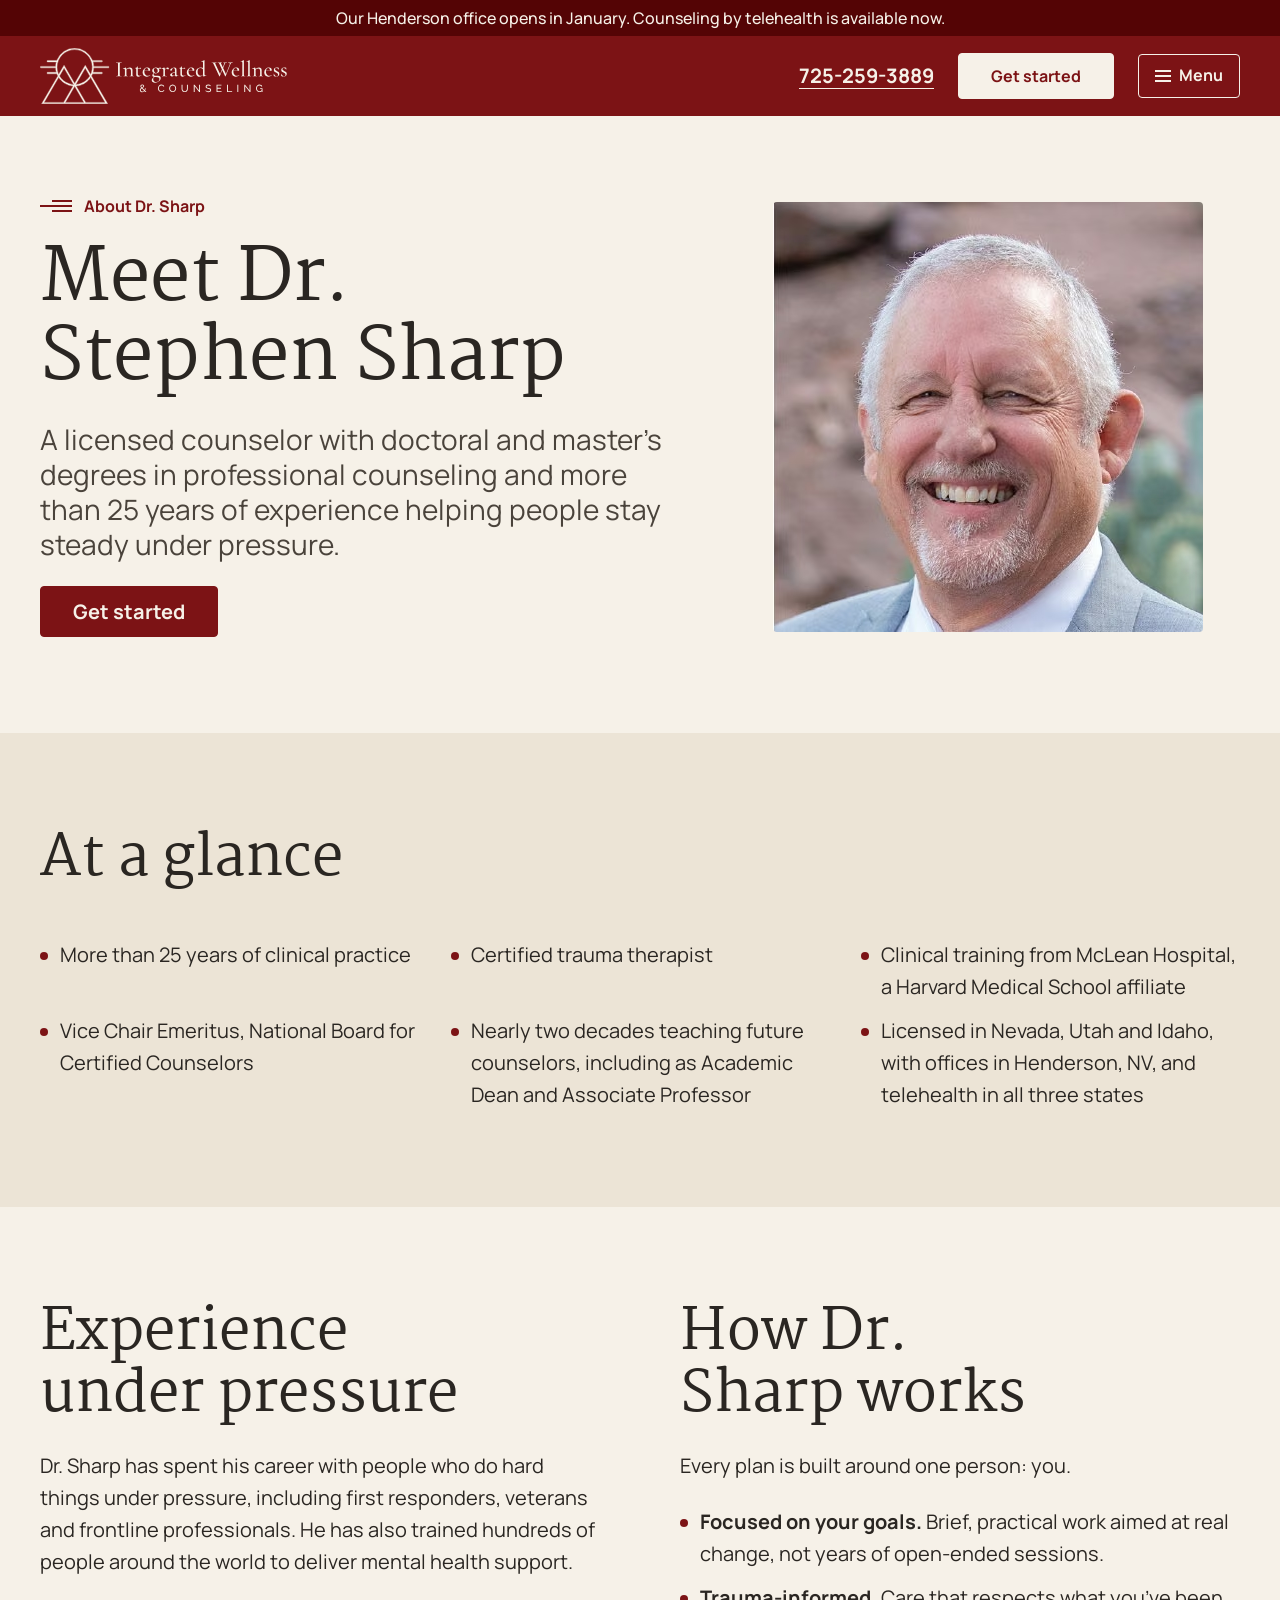
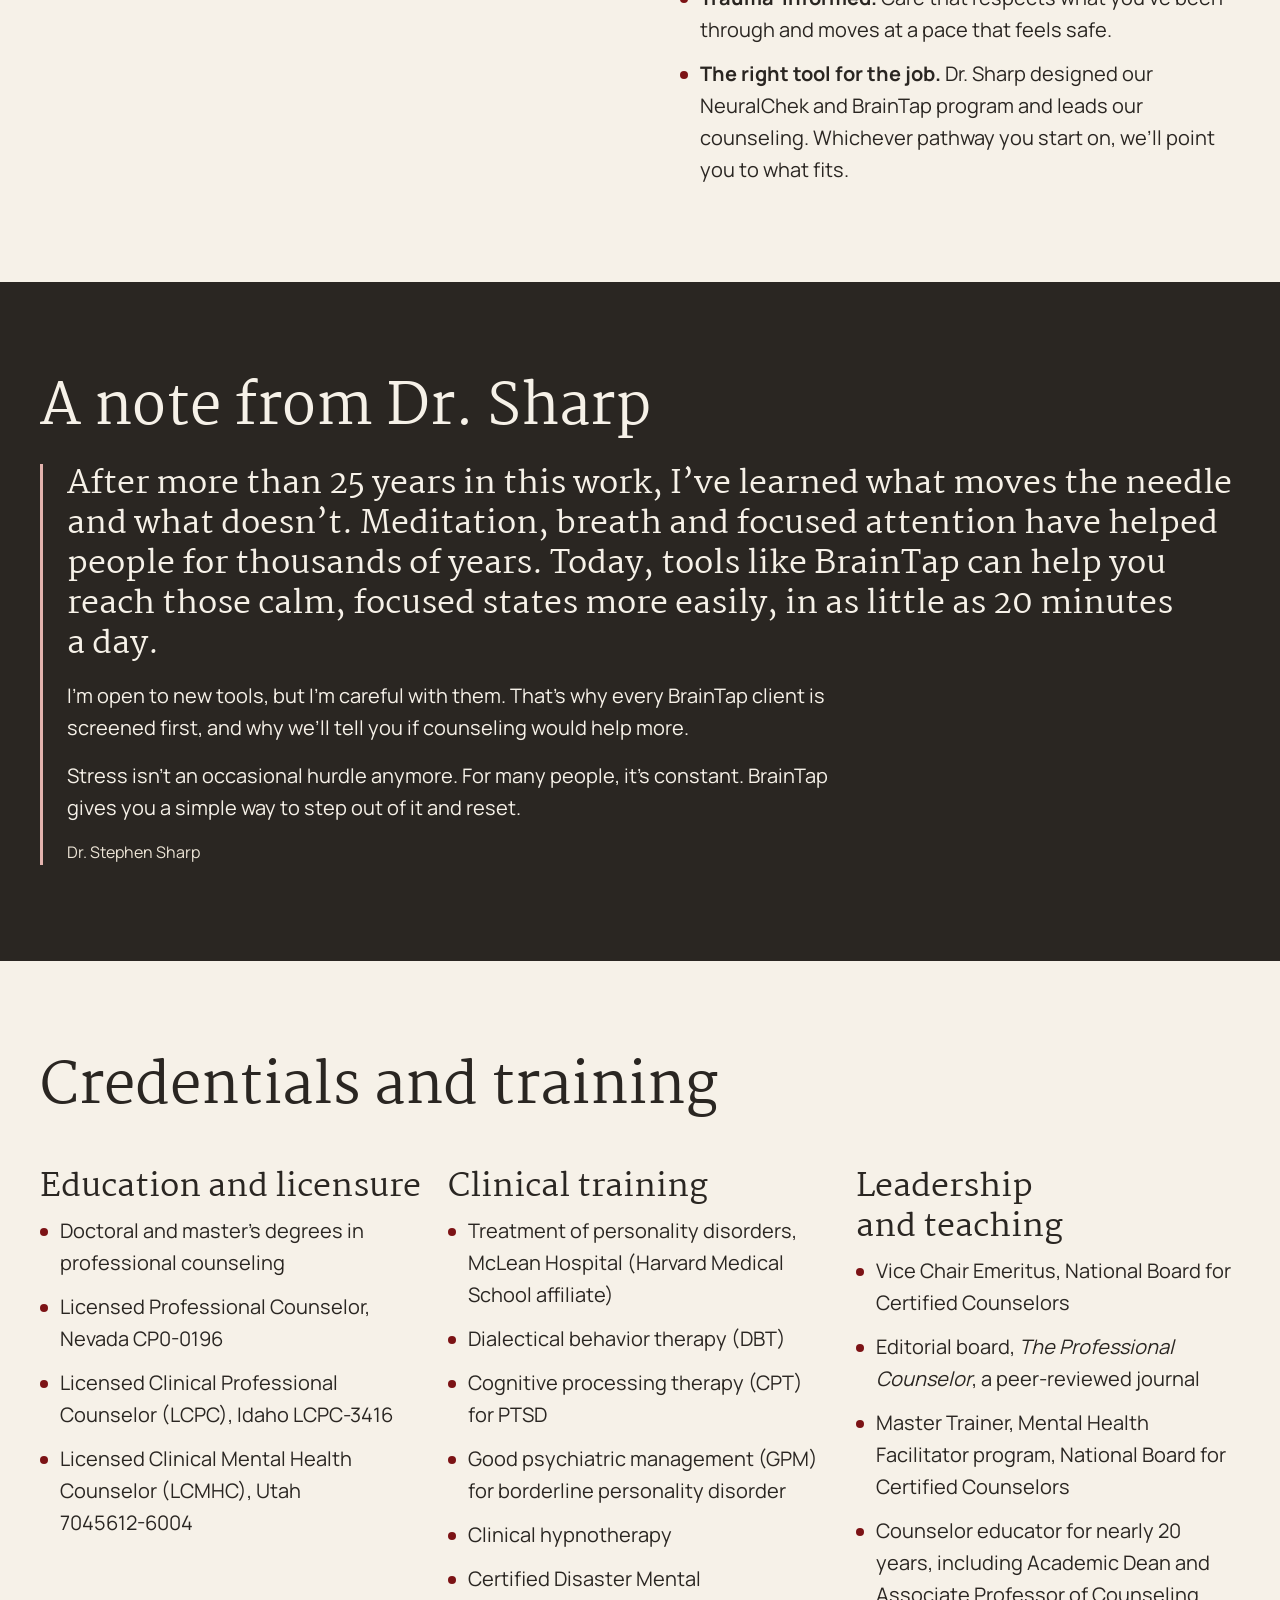
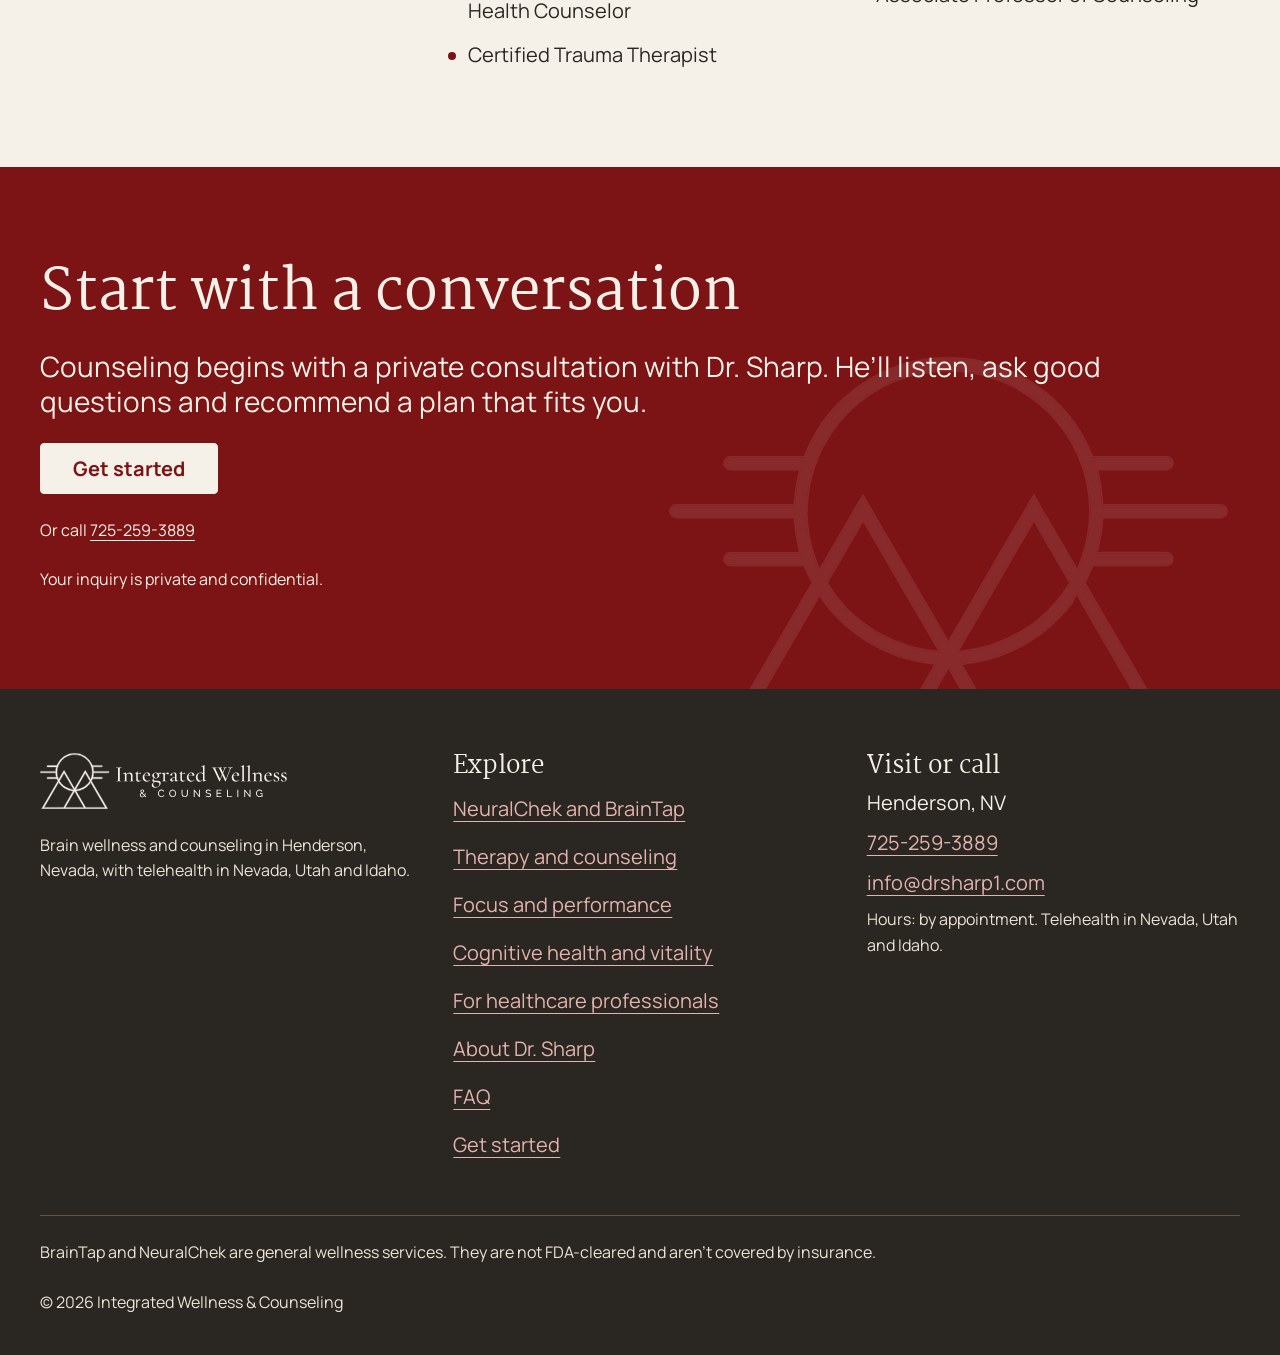
==== commit 9254c7f2: "Make email addresses clickable mailto links Every occurrence of info@drsharp1.com (footer on all nin" ====
--- a/about.html
+++ b/about.html
@@ -168,7 +168,7 @@
           <address class="stack stack--tight">
             <p>Henderson, NV</p>
             <p><a href="tel:+17252593889">725-259-3889</a></p>
-            <p>info@drsharp1.com</p>
+            <p><a href="mailto:info@drsharp1.com">info@drsharp1.com</a></p>
             <p class="meta">Hours: by appointment. Telehealth in Nevada, Utah and Idaho.</p>
           </address>
         </div>
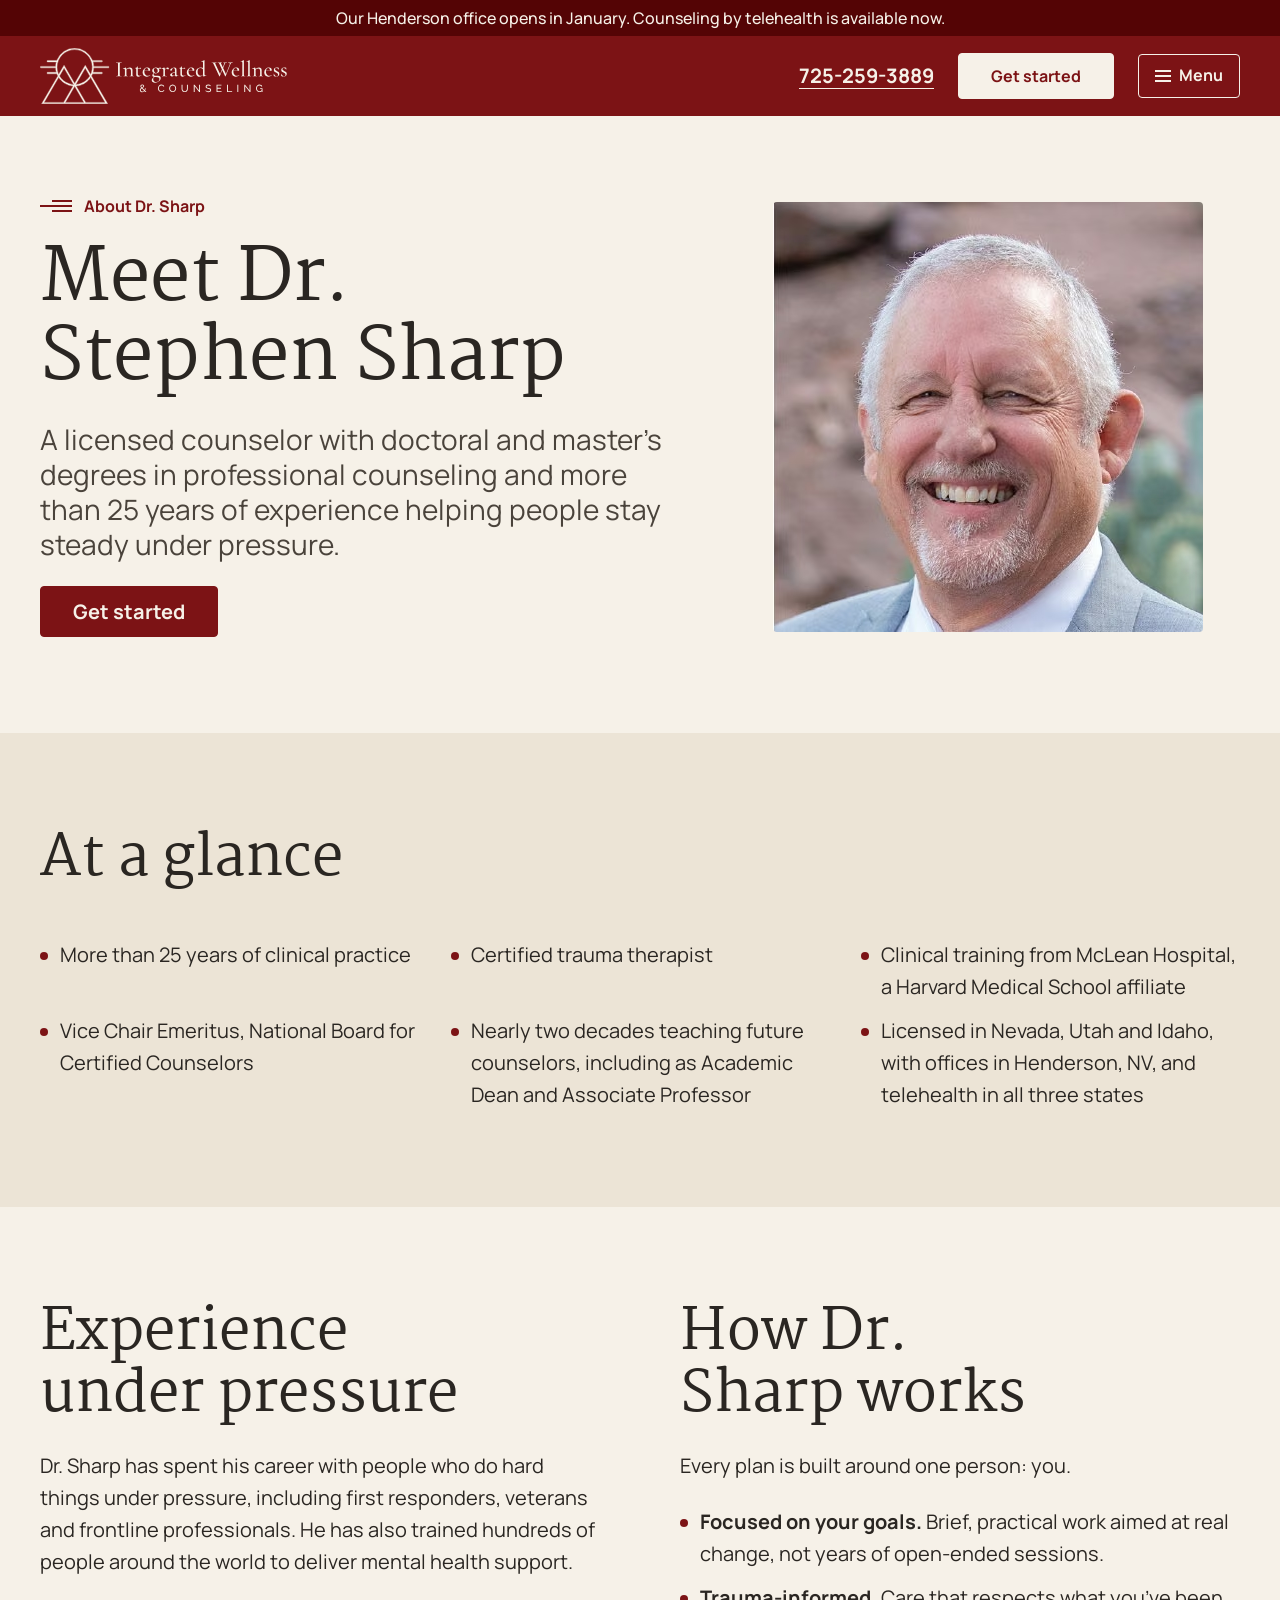
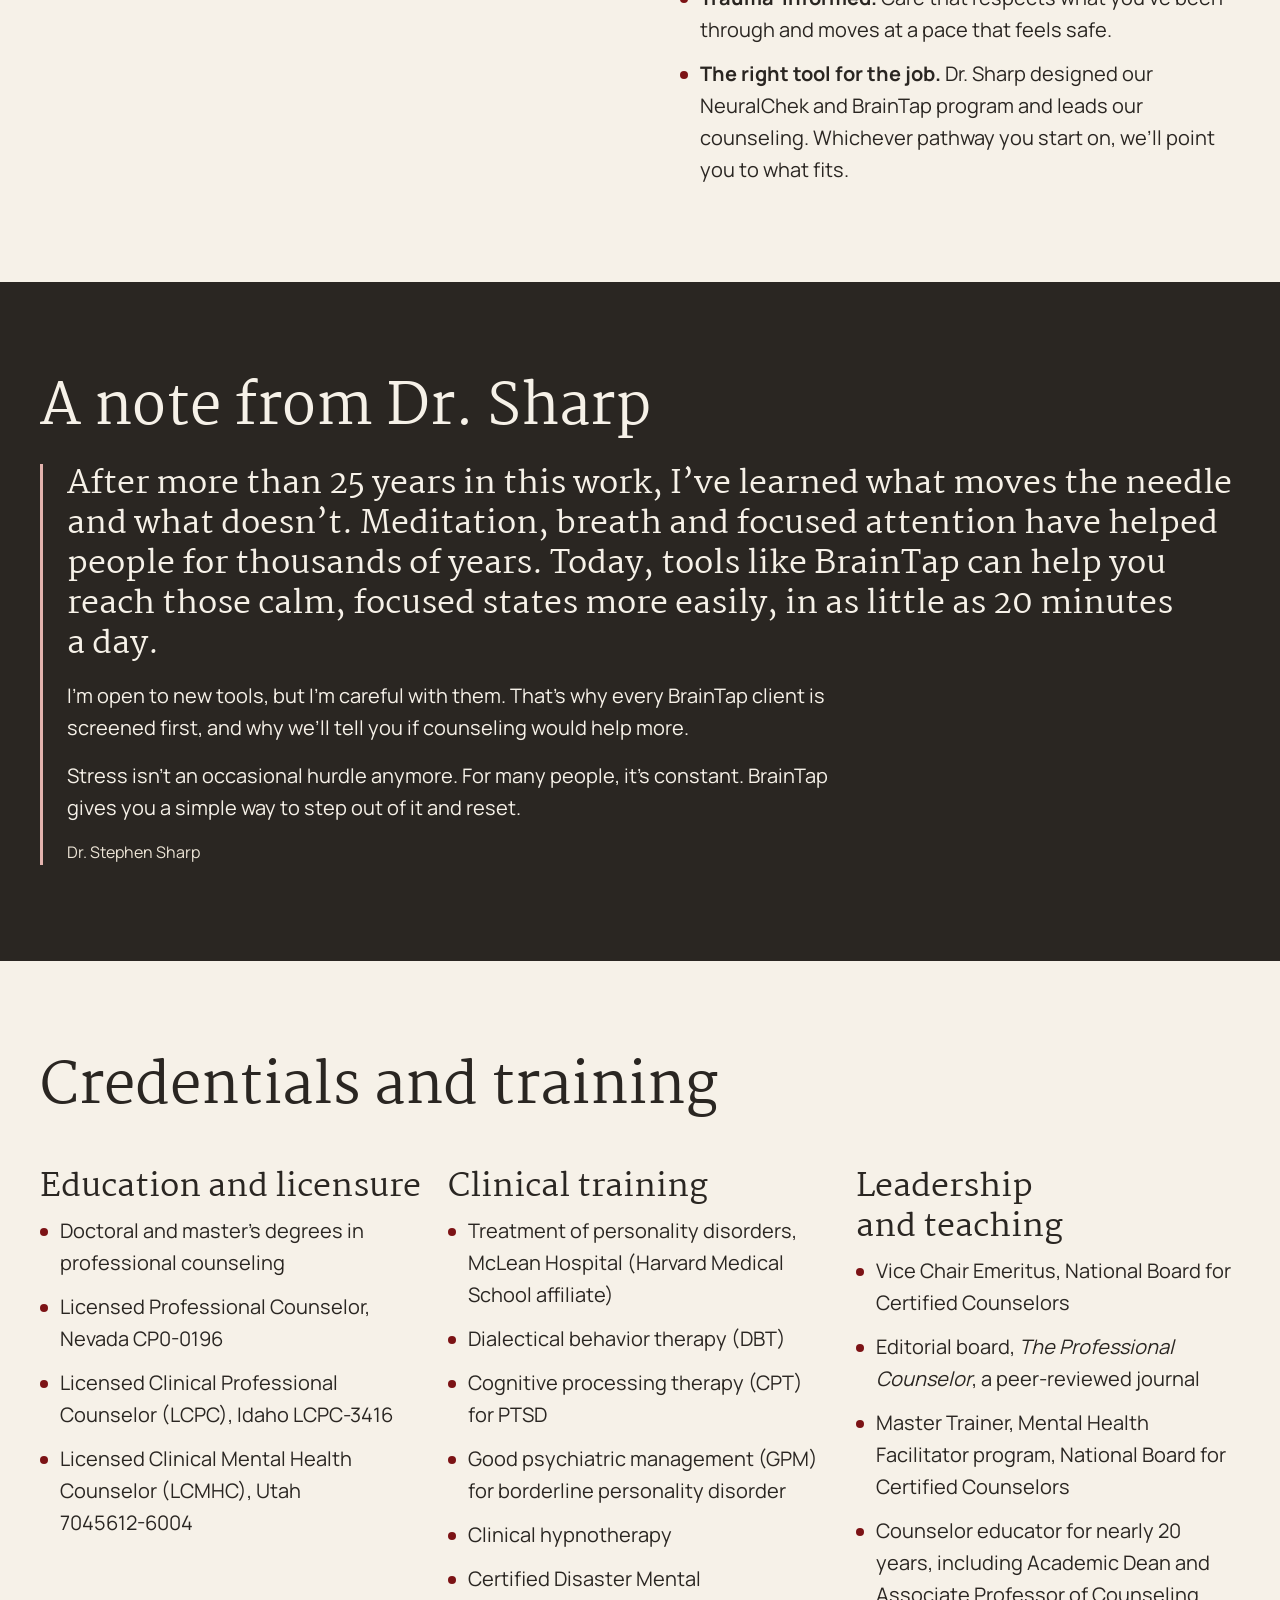
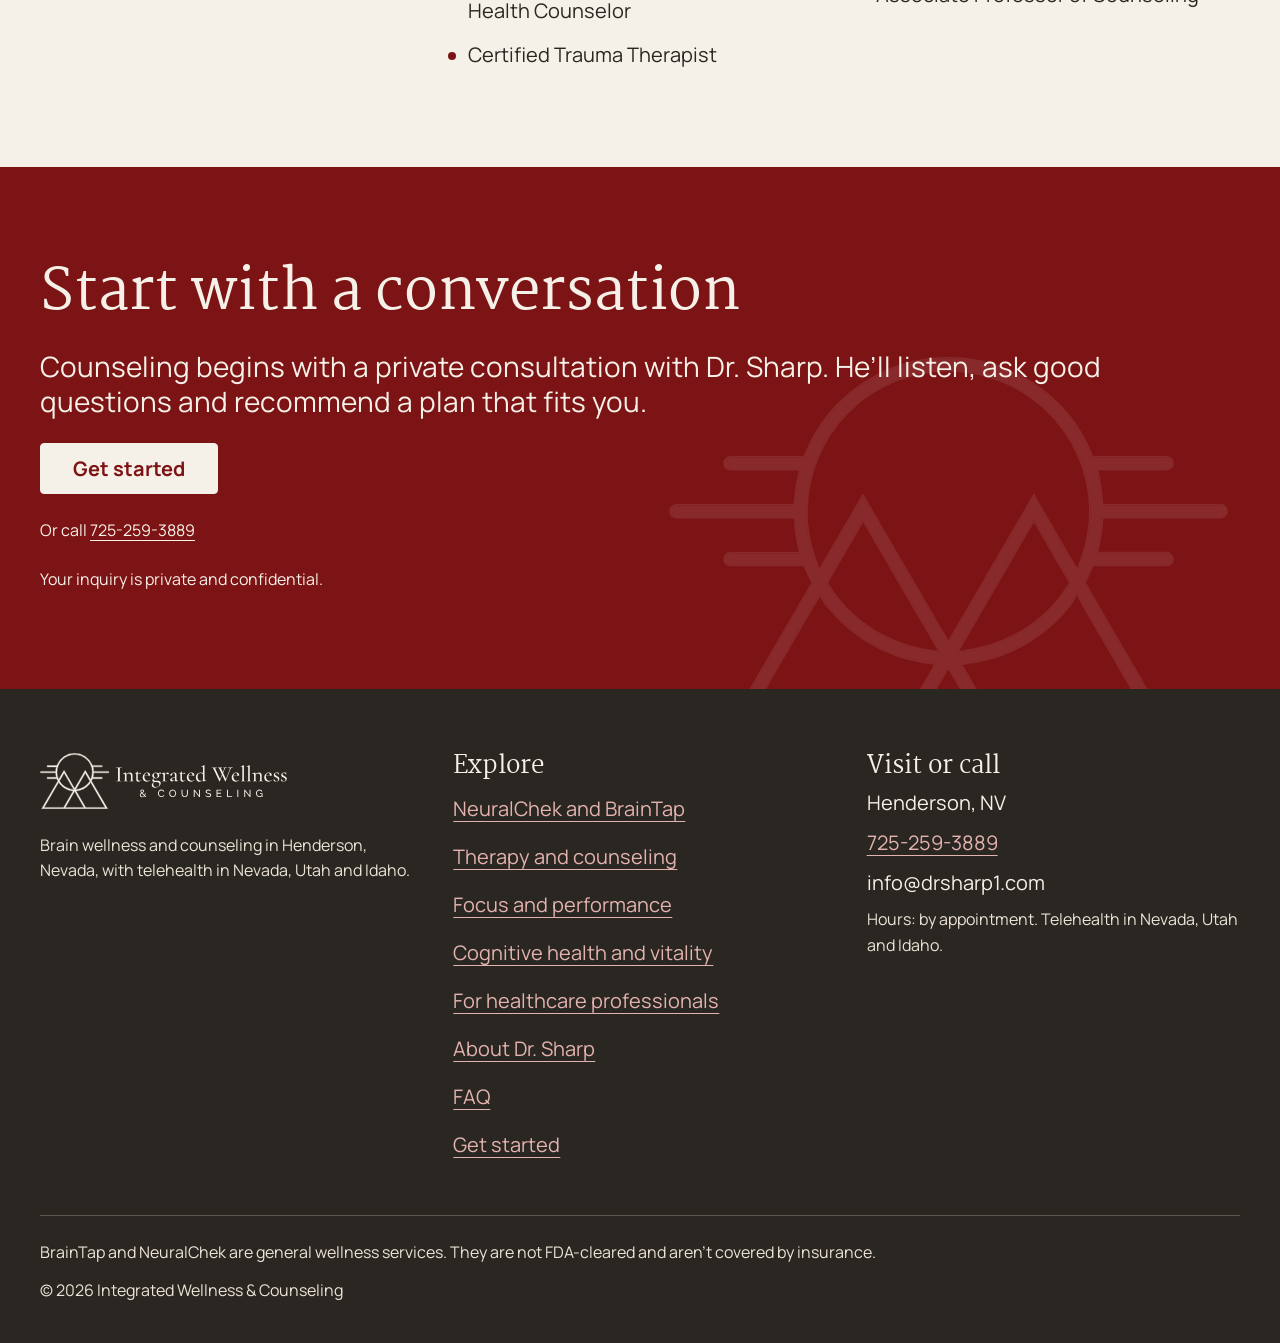
==== commit aaec6b4d: "Always stack the footer disclaimer above the copyright The footer's legal row was a wrapping flex ro" ====
--- a/about.html
+++ b/about.html
@@ -168,12 +168,12 @@
           <address class="stack stack--tight">
             <p>Henderson, NV</p>
             <p><a href="tel:+17252593889">725-259-3889</a></p>
-            <p><a href="mailto:info@drsharp1.com">info@drsharp1.com</a></p>
+            <p>info@drsharp1.com</p>
             <p class="meta">Hours: by appointment. Telehealth in Nevada, Utah and Idaho.</p>
           </address>
         </div>
       </div>
-      <div class="site-footer__legal cluster">
+      <div class="site-footer__legal">
         <p class="meta site-footer__note">BrainTap and NeuralChek are general wellness services. They are not FDA-cleared and aren’t covered by insurance.</p>
         <p class="meta">&copy; 2026 Integrated Wellness &amp; Counseling</p>
         <!-- TODO: add links to privacy.html and accessibility.html once those pages exist -->
--- a/assets/css/styles.css
+++ b/assets/css/styles.css
@@ -934,14 +934,15 @@
     align-items: center;
     min-height: var(--tap-target);
   }
-  /* Wellness note: its own full-width line above the copyright */
-  .site-footer__note { flex-basis: 100%; max-width: none; }
+  /* Bottom of the footer: wellness note above the copyright, stacked at every width */
   .site-footer__legal {
-    --cluster-gap: var(--space-24);
+    display: grid;
+    gap: var(--space-12);
     margin-top: var(--space-48);
     padding-top: var(--space-24);
     border-top: var(--border-width) solid var(--rule);
   }
+  .site-footer__note { max-width: none; }
 }
 
 /* --------------------------------------------------------------------------
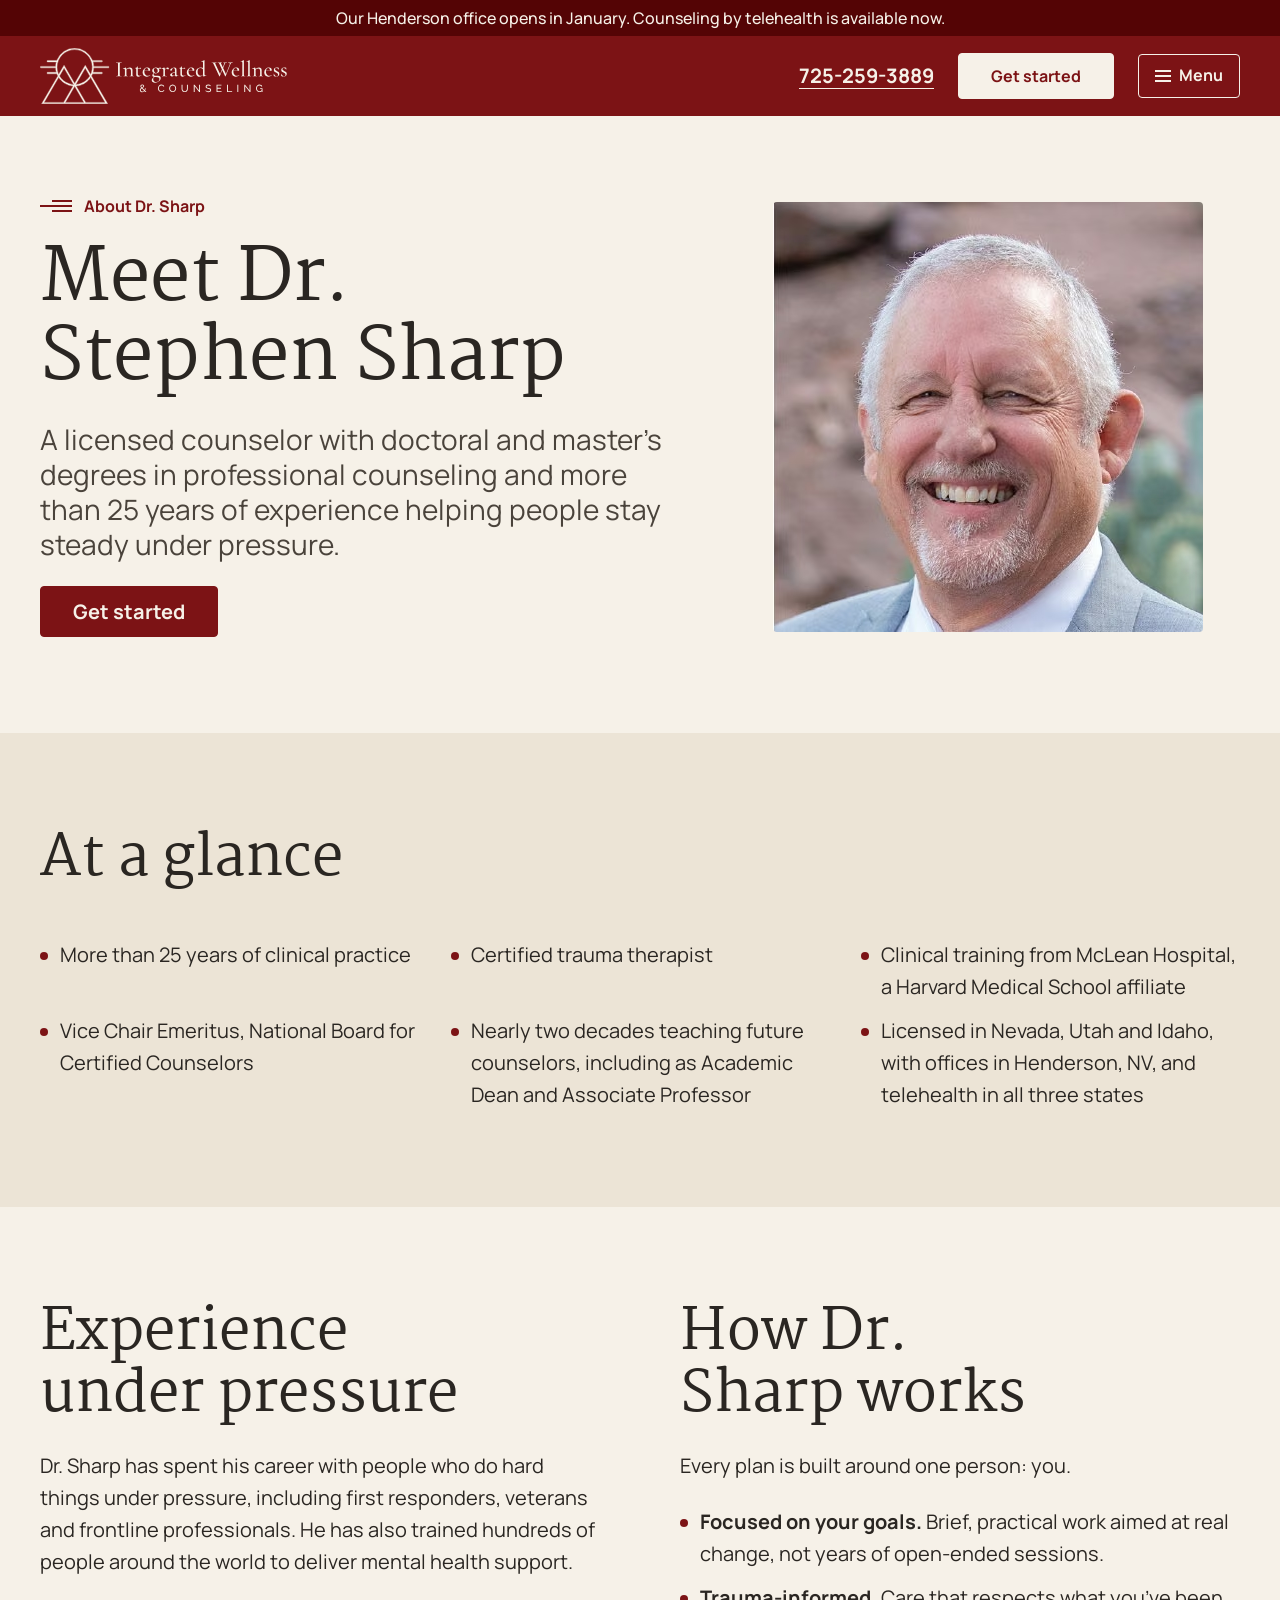
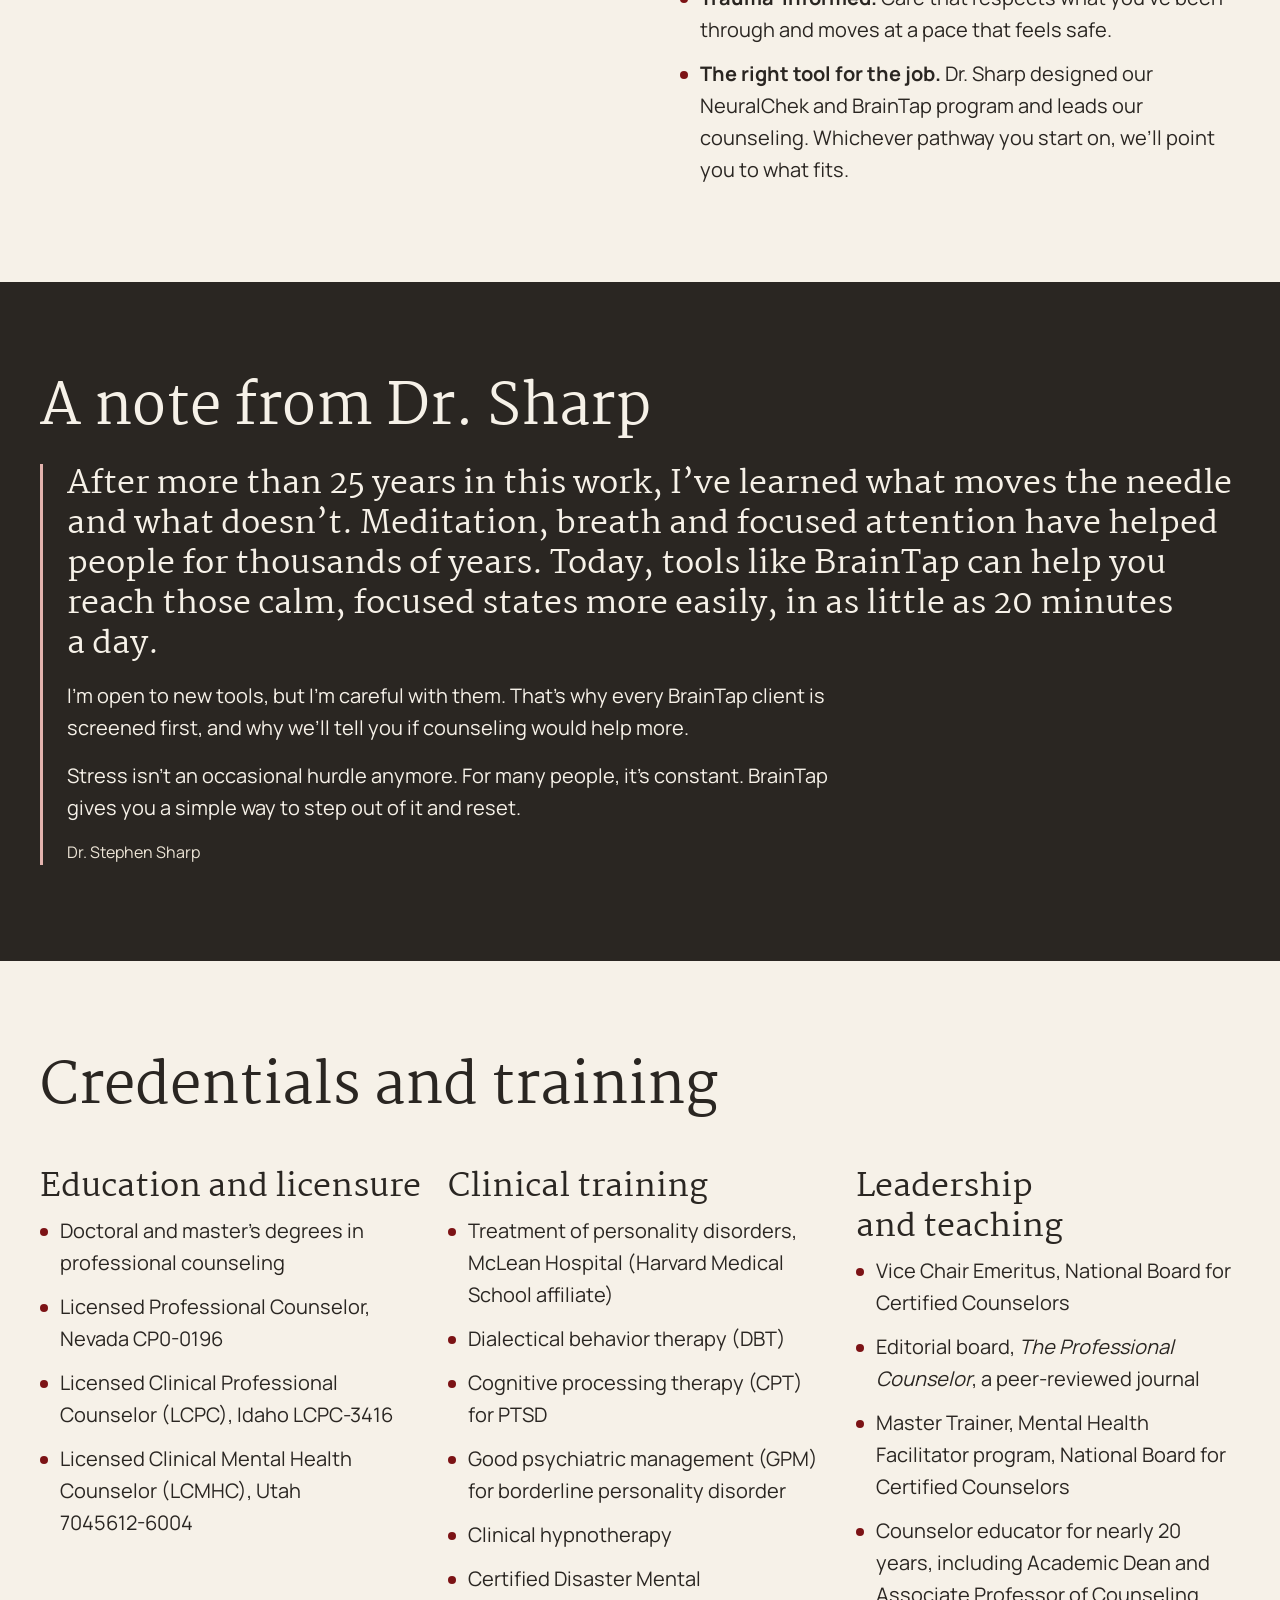
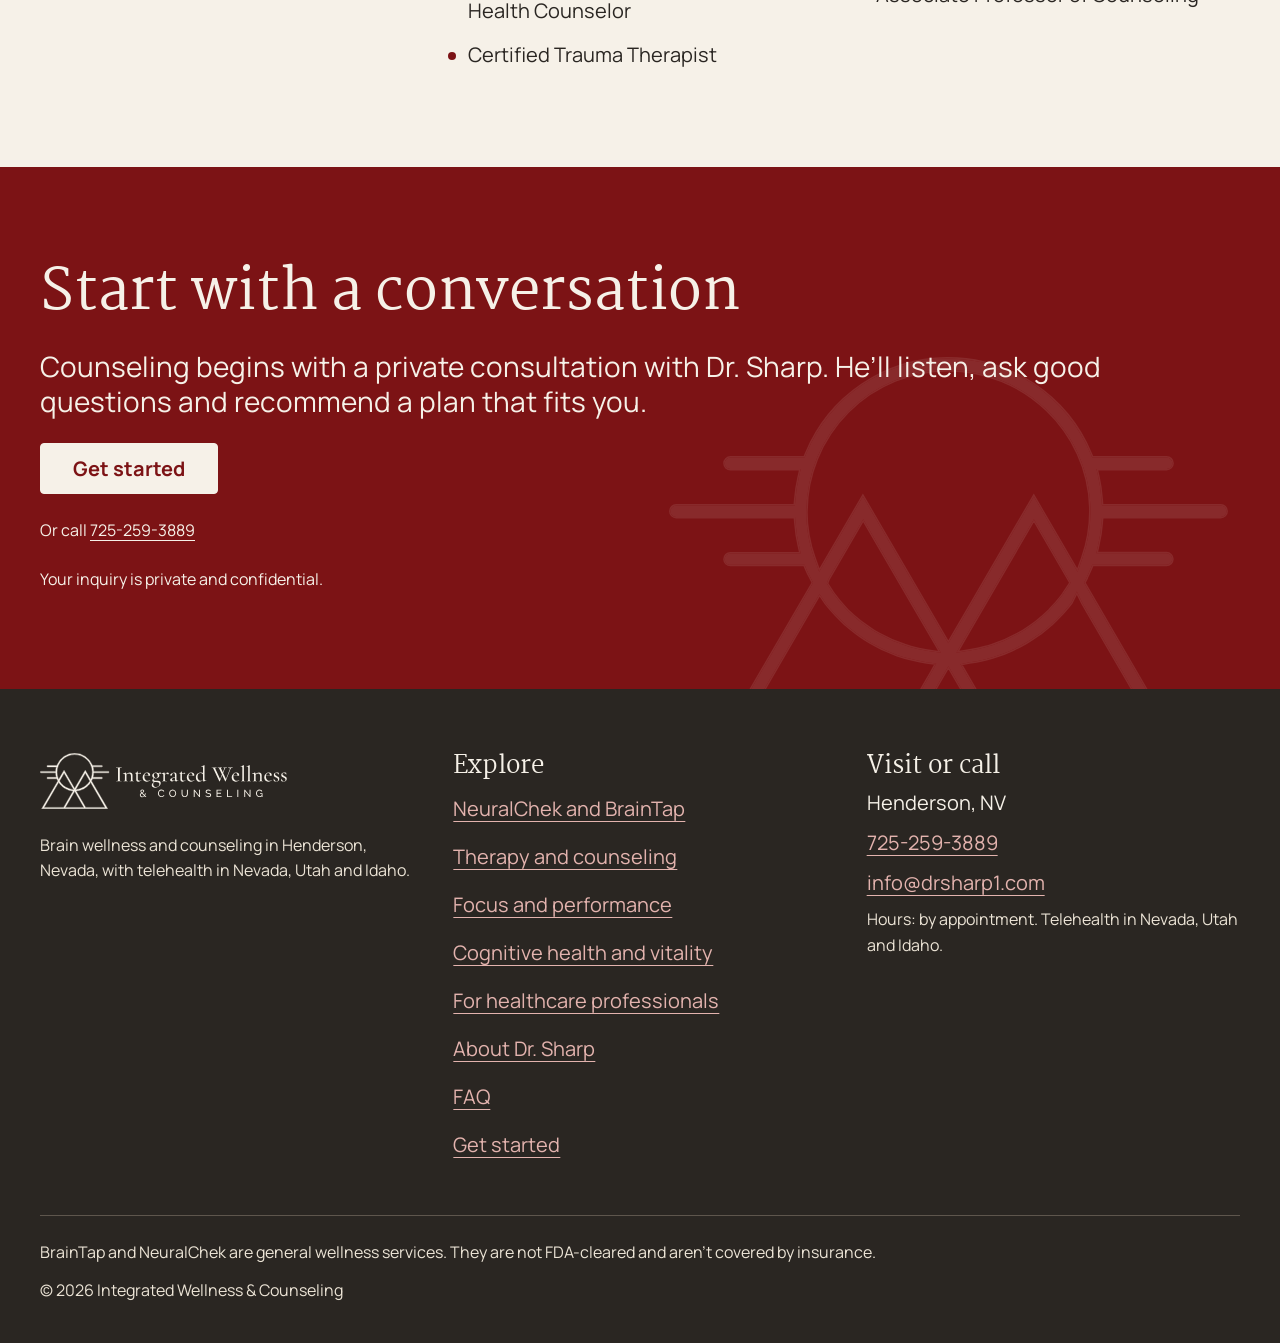
==== commit 0b541c44: "Merge pull request #2 from sharpinit/footer-stack Always stack the footer disclaimer above the copyr" ====
--- a/about.html
+++ b/about.html
@@ -168,7 +168,7 @@
           <address class="stack stack--tight">
             <p>Henderson, NV</p>
             <p><a href="tel:+17252593889">725-259-3889</a></p>
-            <p>info@drsharp1.com</p>
+            <p><a href="mailto:info@drsharp1.com">info@drsharp1.com</a></p>
             <p class="meta">Hours: by appointment. Telehealth in Nevada, Utah and Idaho.</p>
           </address>
         </div>
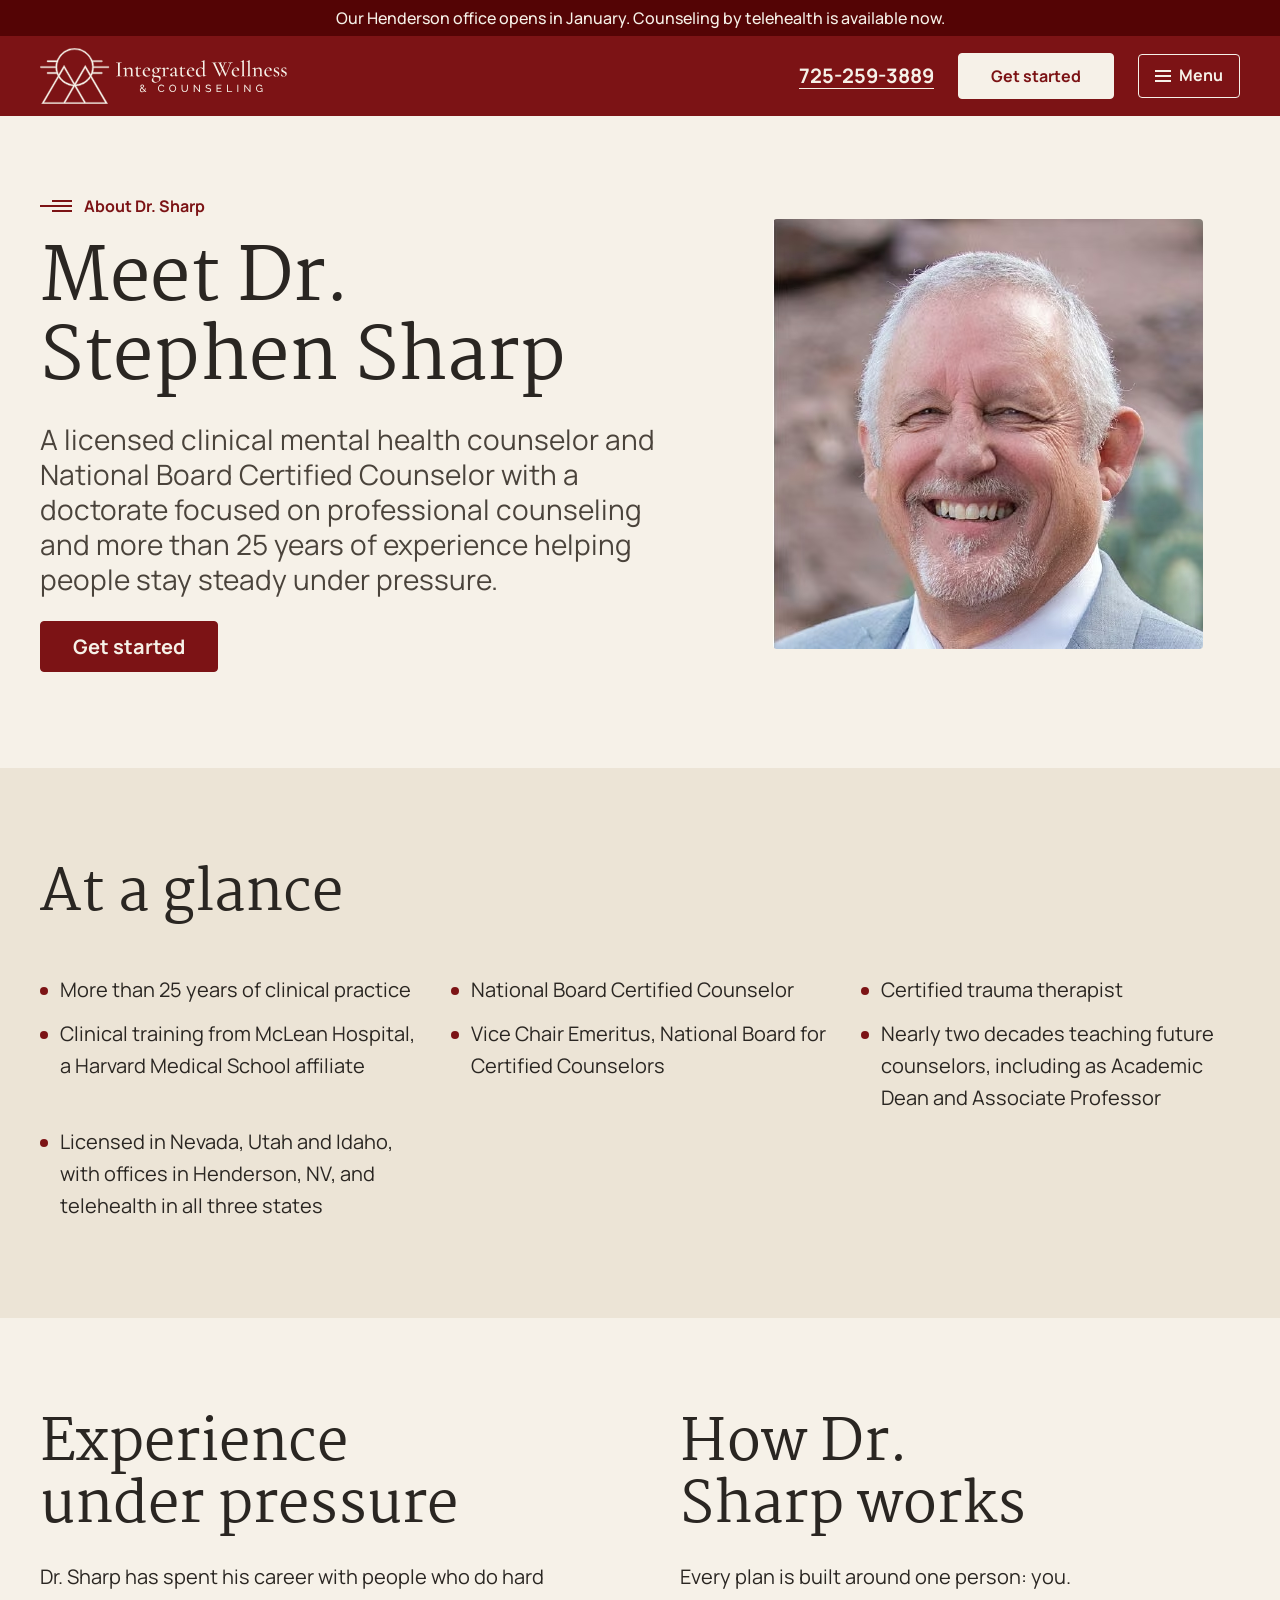
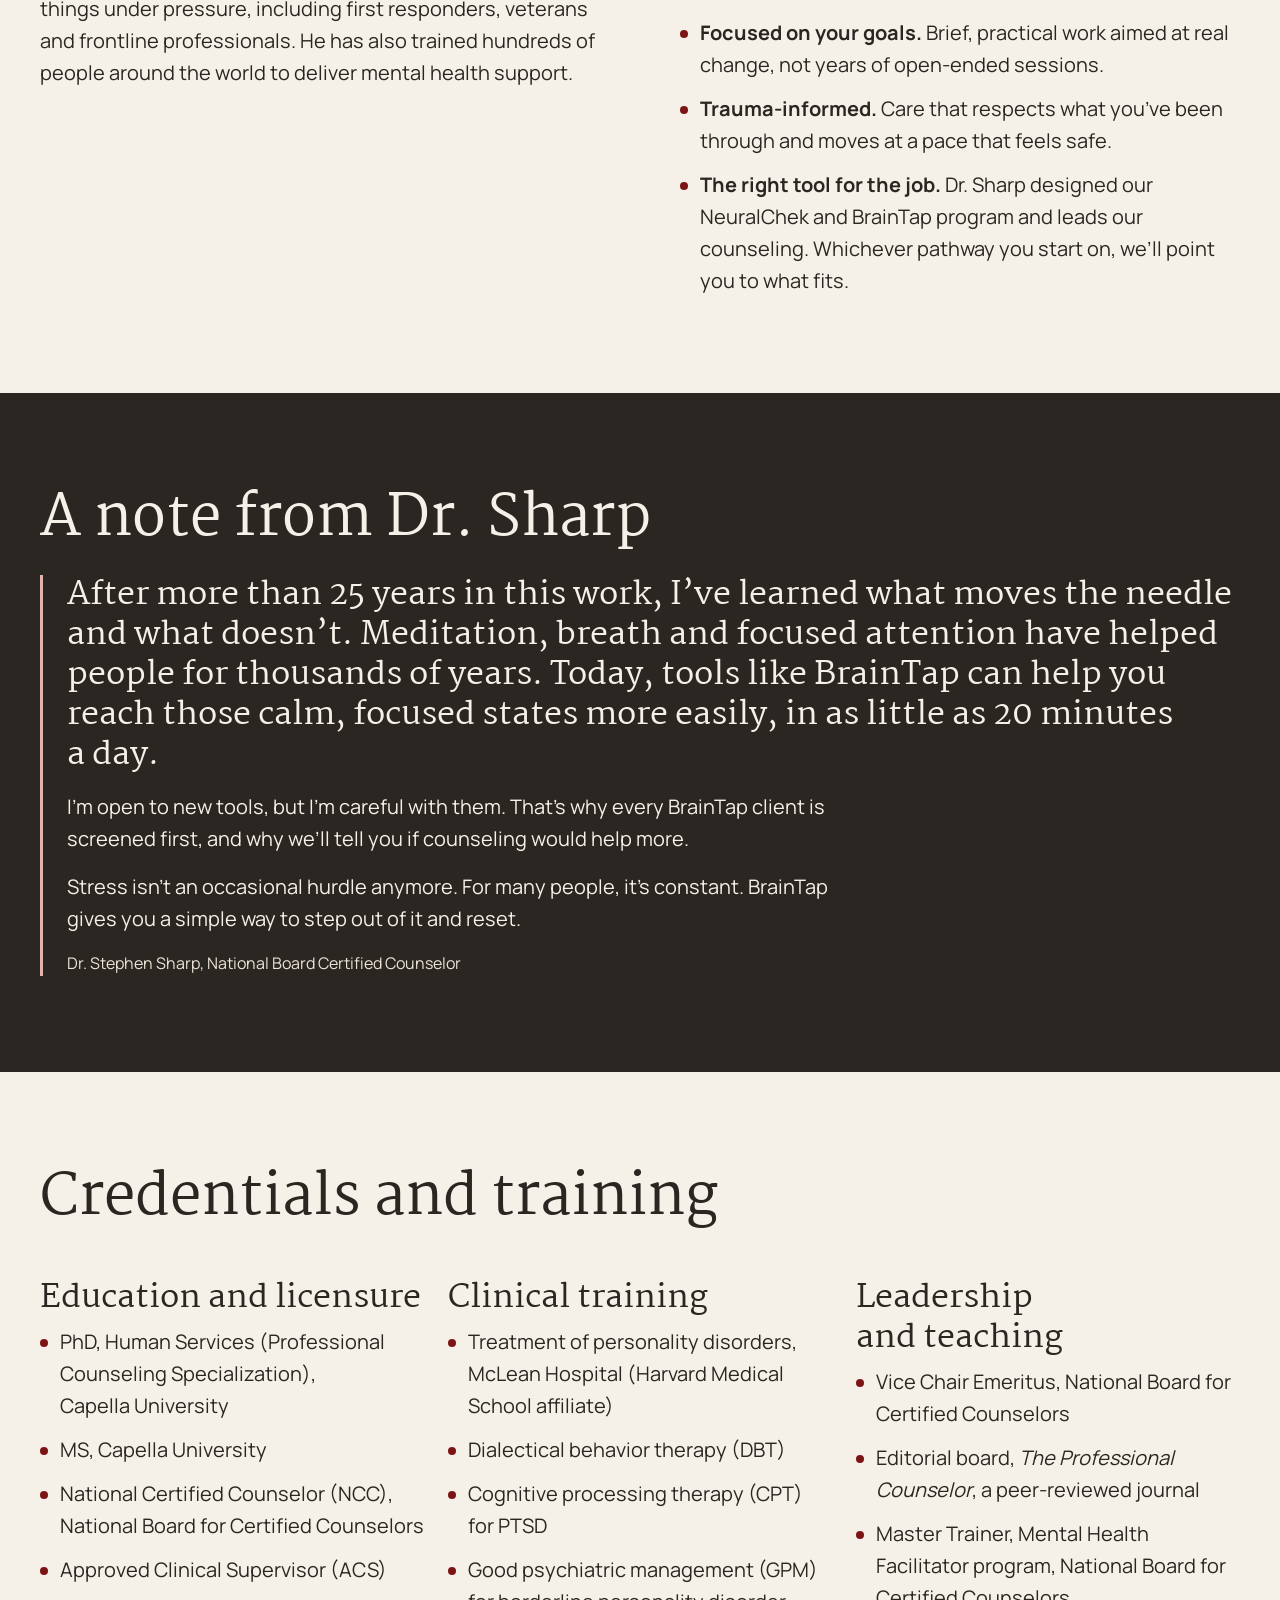
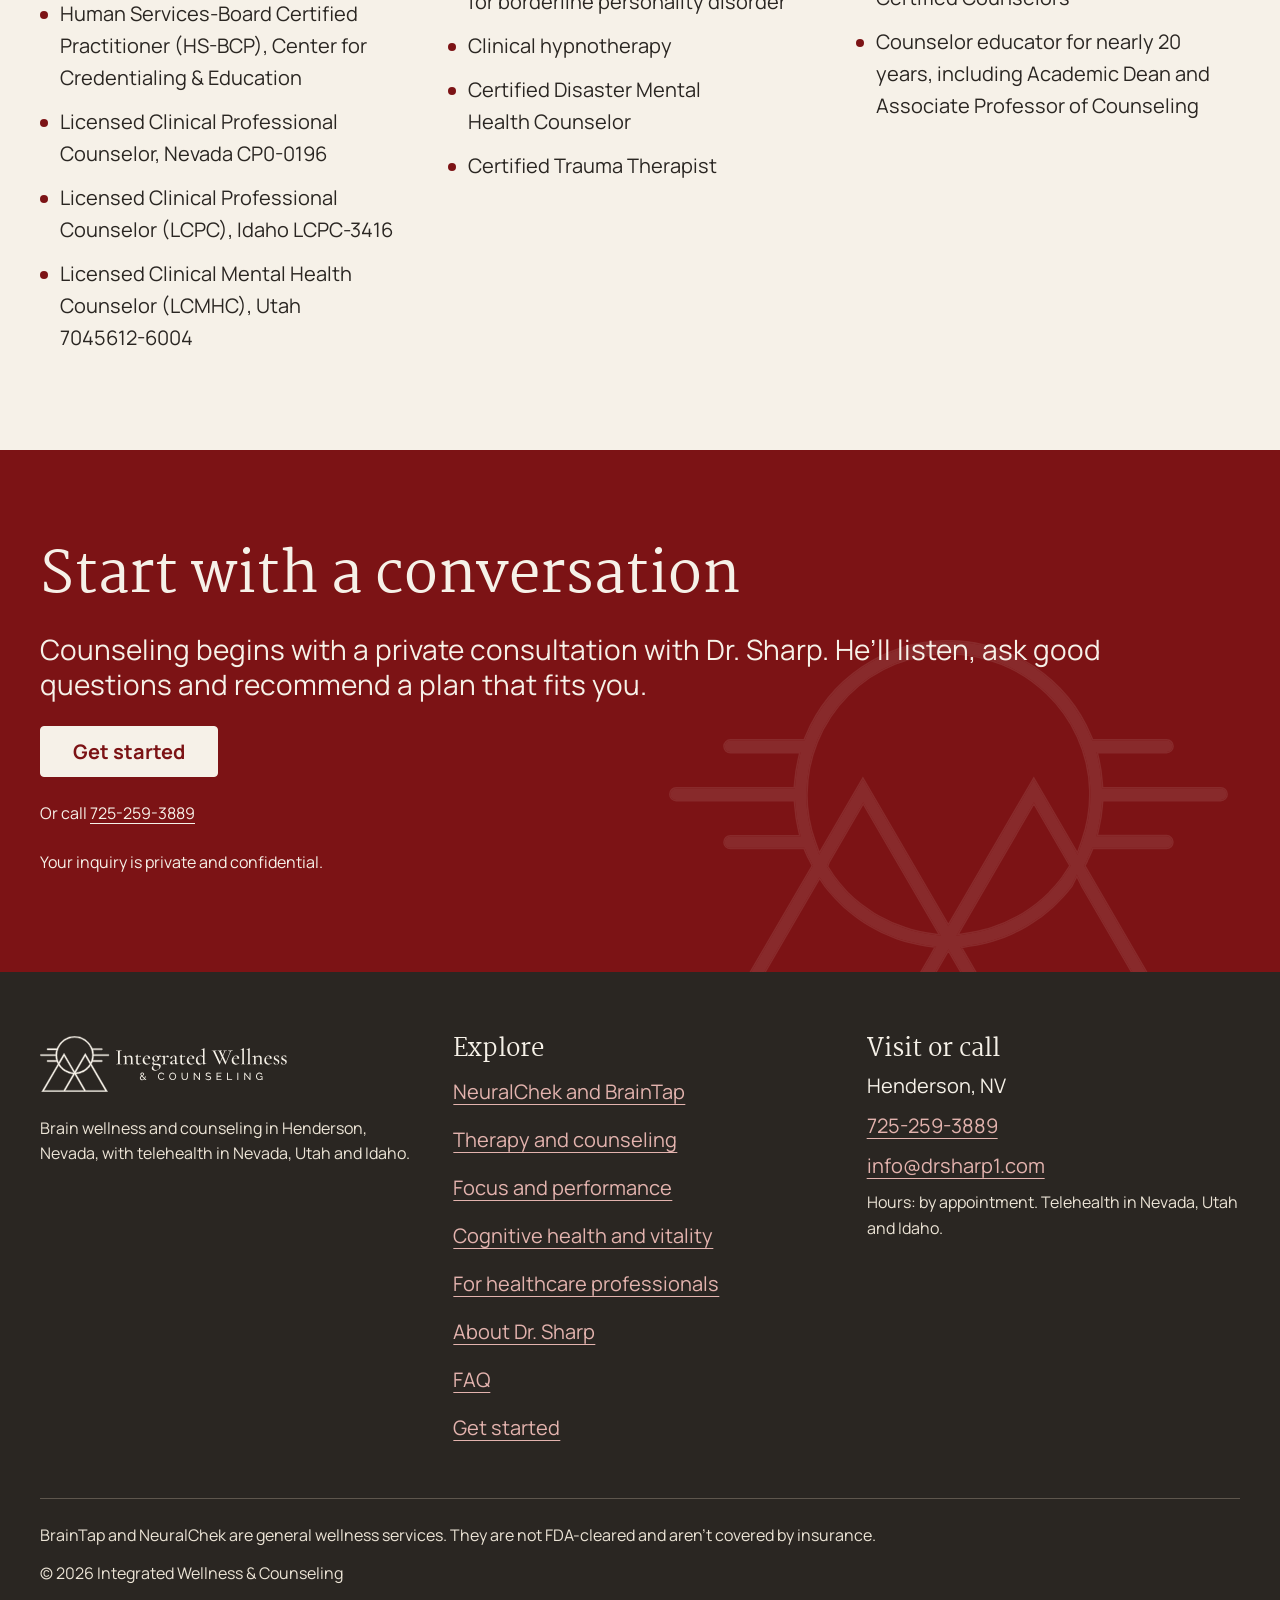
==== commit 3fbb622d: "Standardize Dr. Sharp's credential wording across the site Use "licensed clinical mental health coun" ====
--- a/about.html
+++ b/about.html
@@ -2,11 +2,19 @@
 <html lang="en">
 <head>
   <meta charset="utf-8">
+  <!-- Google Analytics (GA4) -->
+  <script async src="https://www.googletagmanager.com/gtag/js?id=G-Z3F29K48T2"></script>
+  <script>
+    window.dataLayer = window.dataLayer || [];
+    function gtag(){dataLayer.push(arguments);}
+    gtag('js', new Date());
+    gtag('config', 'G-Z3F29K48T2');
+  </script>
   <meta name="viewport" content="width=device-width, initial-scale=1, viewport-fit=cover">
-  <title>About Dr. Stephen Sharp, Licensed Counselor | Integrated Wellness &amp; Counseling</title>
+  <title>About Dr. Stephen Sharp, Licensed Clinical Mental Health Counselor | Integrated Wellness &amp; Counseling</title>
   <meta name="claude:viewport-fit-sides" content="cover">
-  <meta name="description" content="Dr. Stephen Sharp is a licensed counselor in Nevada, Utah and Idaho with doctoral and master's degrees in professional counseling, more than 25 years of experience and clinical training from McLean Hospital.">
-  <link rel="canonical" href="https://drsharp.org/about.html">
+  <meta name="description" content="Dr. Stephen Sharp is a licensed clinical mental health counselor and National Board Certified Counselor serving Nevada, Utah and Idaho, with a doctorate focused on professional counseling, more than 25 years of experience and clinical training from McLean Hospital.">
+  <link rel="canonical" href="https://www.drsharp.org/about.html">
   <meta name="theme-color" content="#7c1315">
   <meta name="format-detection" content="telephone=no">
 
@@ -23,24 +31,25 @@
   <meta property="og:type" content="website">
   <meta property="og:site_name" content="Integrated Wellness &amp; Counseling">
   <meta property="og:title" content="Meet Dr. Stephen Sharp">
-  <meta property="og:description" content="Dr. Stephen Sharp is a licensed counselor in Nevada, Utah and Idaho with doctoral and master's degrees in professional counseling, more than 25 years of experience and clinical training from McLean Hospital.">
-  <meta property="og:url" content="https://drsharp.org/about.html">
-  <meta property="og:image" content="https://drsharp.org/assets/img/og-image.jpg">
+  <meta property="og:description" content="Dr. Stephen Sharp is a licensed clinical mental health counselor and National Board Certified Counselor serving Nevada, Utah and Idaho, with a doctorate focused on professional counseling, more than 25 years of experience and clinical training from McLean Hospital.">
+  <meta property="og:url" content="https://www.drsharp.org/about.html">
+  <meta property="og:image" content="https://www.drsharp.org/assets/img/og-image.jpg">
   <meta property="og:locale" content="en_US">
   <meta name="twitter:card" content="summary_large_image">
   <script type="application/ld+json">
   {
     "@context": "https://schema.org",
     "@type": "Person",
-    "@id": "https://drsharp.org/about.html#dr-sharp",
+    "@id": "https://www.drsharp.org/about.html#dr-sharp",
     "name": "Stephen Sharp",
     "honorificPrefix": "Dr.",
-    "jobTitle": "Licensed counselor",
-    "description": "Licensed counselor with doctoral and master's degrees in professional counseling and more than 25 years of experience.",
+    "jobTitle": "Licensed clinical mental health counselor",
+    "honorificSuffix": "PhD, NCC, ACS, HS-BCP",
+    "description": "Licensed clinical mental health counselor and National Board Certified Counselor with a doctorate focused on professional counseling and more than 25 years of experience.",
     "worksFor": {
-      "@id": "https://drsharp.org/#practice"
+      "@id": "https://www.drsharp.org/#practice"
     },
-    "url": "https://drsharp.org/about.html"
+    "url": "https://www.drsharp.org/about.html"
   }
   </script>
 </head>
@@ -83,7 +92,7 @@
     <div class="stack">
       <p class="eyebrow">About Dr. Sharp</p>
       <h1 id="page-title">Meet Dr. Stephen Sharp</h1>
-      <p class="lead">A licensed counselor with doctoral and master’s degrees in professional counseling and more than 25 years of experience helping people stay steady under pressure.</p>
+      <p class="lead">A licensed clinical mental health counselor and National Board Certified Counselor with a doctorate focused on professional counseling and more than 25 years of experience helping people stay steady under pressure.</p>
       <div class="cluster"><a class="btn" href="get-started.html">Get started</a></div>
     </div>
     <picture class="photo photo--hero frame-about"><source type="image/avif" srcset="assets/img/dr-sharp.avif 430w, assets/img/dr-sharp-320.avif 320w, assets/img/dr-sharp-160.avif 160w" sizes="(min-width: 64em) 43rem, 100vw"><source type="image/webp" srcset="assets/img/dr-sharp.webp 430w, assets/img/dr-sharp-320.webp 320w, assets/img/dr-sharp-160.webp 160w" sizes="(min-width: 64em) 43rem, 100vw"><img src="assets/img/dr-sharp.jpg" srcset="assets/img/dr-sharp.jpg 430w, assets/img/dr-sharp-320.jpg 320w, assets/img/dr-sharp-160.jpg 160w" sizes="(min-width: 64em) 43rem, 100vw" alt="Dr. Stephen Sharp" width="430" height="430" fetchpriority="high" decoding="async"></picture>
@@ -91,7 +100,7 @@
 </section>
 <section class="section theme-alt" aria-labelledby="glance-title">
   <div class="container">
-<div class="stack section-head"><h2 id="glance-title">At a glance</h2></div><ul class="ticks" role="list"><li><span>More than 25 years of clinical practice</span></li><li><span>Certified trauma therapist</span></li><li><span>Clinical training from McLean Hospital, a Harvard Medical School affiliate</span></li><li><span>Vice Chair Emeritus, National Board for Certified Counselors</span></li><li><span>Nearly two decades teaching future counselors, including as Academic Dean and Associate Professor<!-- CONFIRM: “Professor” or “Associate Professor” --></span></li><li><span>Licensed in Nevada, Utah and Idaho, with offices in Henderson, NV, and telehealth in all three states</span></li></ul>
+<div class="stack section-head"><h2 id="glance-title">At a glance</h2></div><ul class="ticks" role="list"><li><span>More than 25 years of clinical practice</span></li><li><span>National Board Certified Counselor</span></li><li><span>Certified trauma therapist</span></li><li><span>Clinical training from McLean Hospital, a Harvard Medical School affiliate</span></li><li><span>Vice Chair Emeritus, National Board for Certified Counselors</span></li><li><span>Nearly two decades teaching future counselors, including as Academic Dean and Associate Professor</span></li><li><span>Licensed in Nevada, Utah and Idaho, with offices in Henderson, NV, and telehealth in all three states</span></li></ul>
   </div>
 </section>
 <section class="section" aria-labelledby="pressure-title">
@@ -117,7 +126,7 @@
         <p class="note__quote">After more than 25 years in this work, I’ve learned what moves the needle and what doesn’t. Meditation, breath and focused attention have helped people for thousands of years. Today, tools like BrainTap can help you reach those calm, focused states more easily, in as little as 20 minutes a day.</p>
         <p>I’m open to new tools, but I’m careful with them. That’s why every BrainTap client is screened first, and why we’ll tell you if counseling would help more.</p>
         <p>Stress isn’t an occasional hurdle anymore. For many people, it’s constant. BrainTap gives you a simple way to step out of it and reset.</p>
-        <footer class="meta">Dr. Stephen Sharp</footer>
+        <footer class="meta">Dr. Stephen Sharp, National Board Certified Counselor</footer>
       </blockquote>
     </div>
   </div>
@@ -128,7 +137,7 @@
     <div class="grid grid--wide">
       <div class="stack stack--tight">
         <h3>Education and licensure</h3>
-        <ul class="ticks ticks--stack" role="list"><li><span>Doctoral and master’s degrees in professional counseling</span></li><li><span>Licensed Professional Counselor, Nevada CP0-0196<!-- CONFIRM: exact title on the Nevada license --></span></li><li><span>Licensed Clinical Professional Counselor (LCPC), Idaho LCPC-3416</span></li><li><span>Licensed Clinical Mental Health Counselor (LCMHC), Utah 7045612-6004</span></li></ul>
+        <ul class="ticks ticks--stack" role="list"><li><span>PhD, Human Services (Professional Counseling Specialization), Capella University</span></li><li><span>MS, Capella University</span></li><li><span>National Certified Counselor (NCC), National Board for Certified Counselors</span></li><li><span>Approved Clinical Supervisor (ACS)</span></li><li><span>Human Services-Board Certified Practitioner (HS-BCP), Center for Credentialing &amp; Education</span></li><li><span>Licensed Clinical Professional Counselor, Nevada CP0-0196<!-- CONFIRM: title and number against the Nevada board record --></span></li><li><span>Licensed Clinical Professional Counselor (LCPC), Idaho LCPC-3416</span></li><li><span>Licensed Clinical Mental Health Counselor (LCMHC), Utah 7045612-6004</span></li></ul>
       </div>
       <div class="stack stack--tight">
         <h3>Clinical training</h3>
